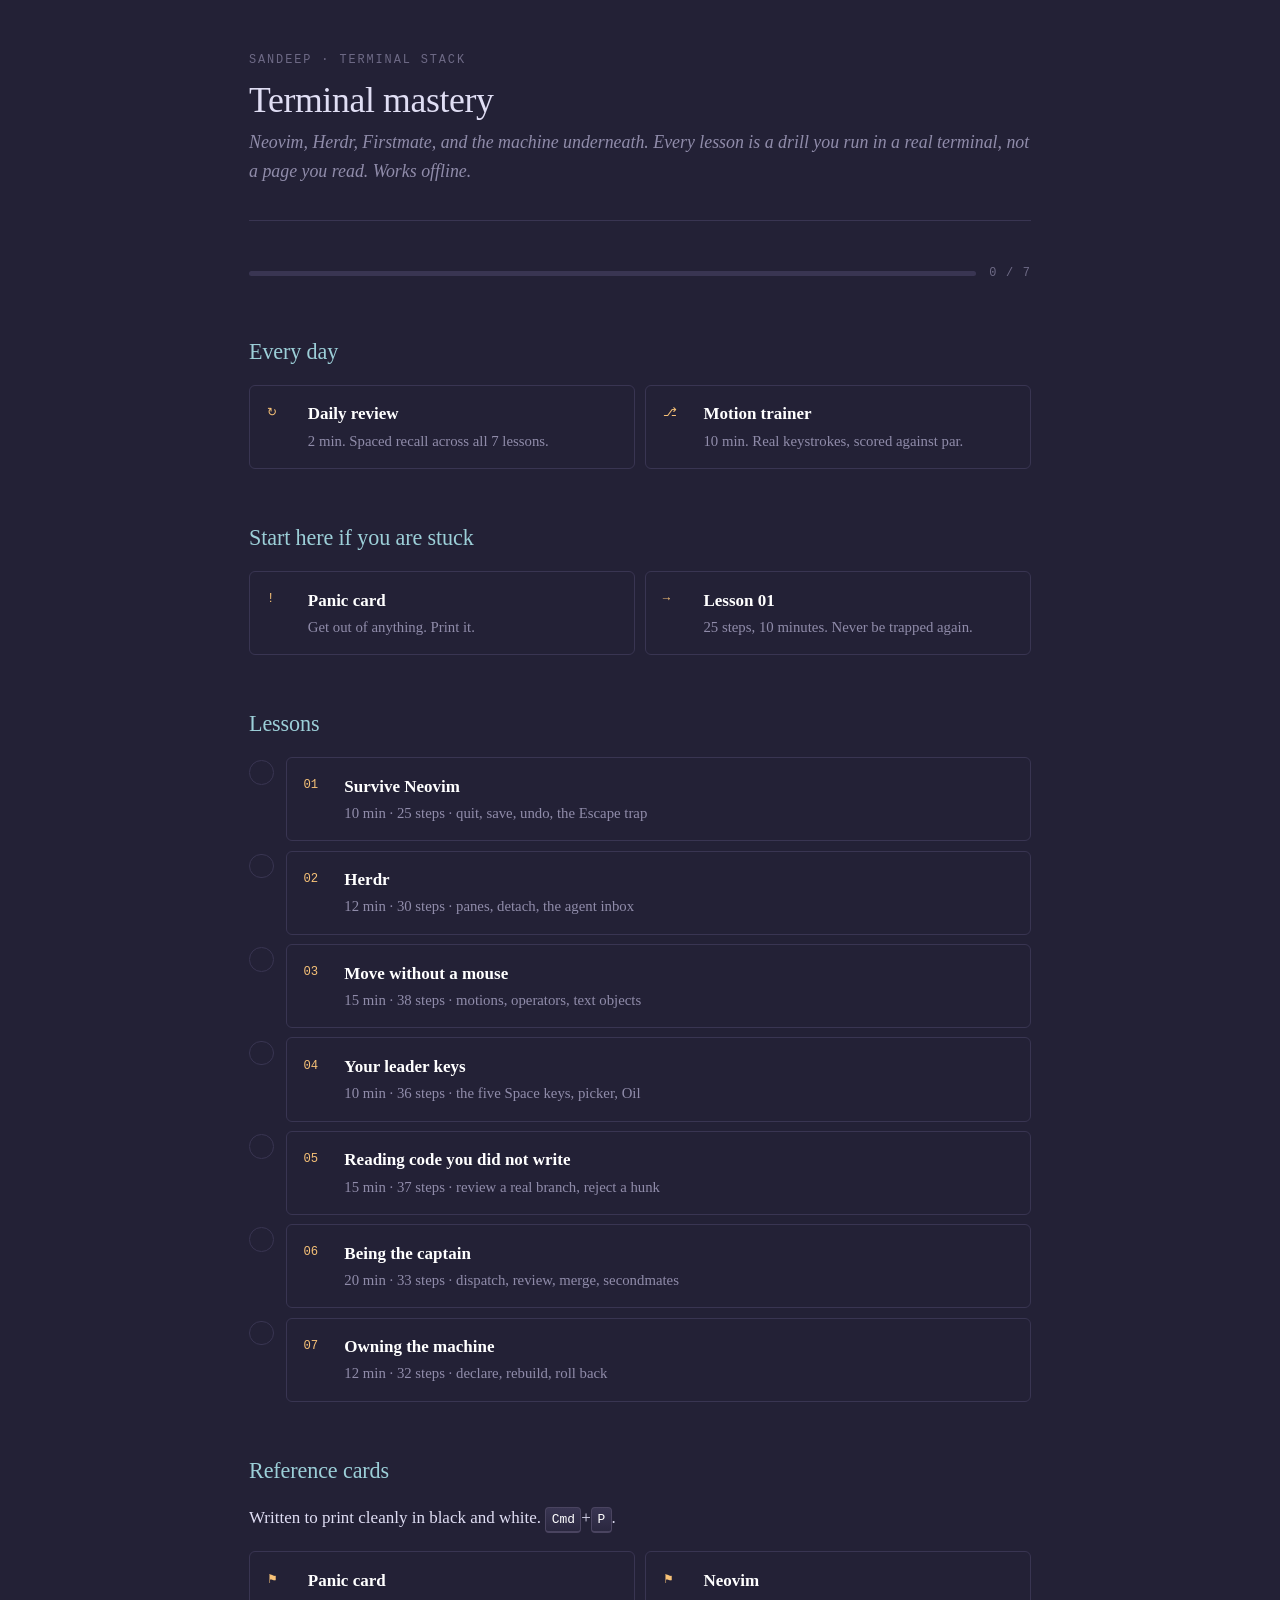
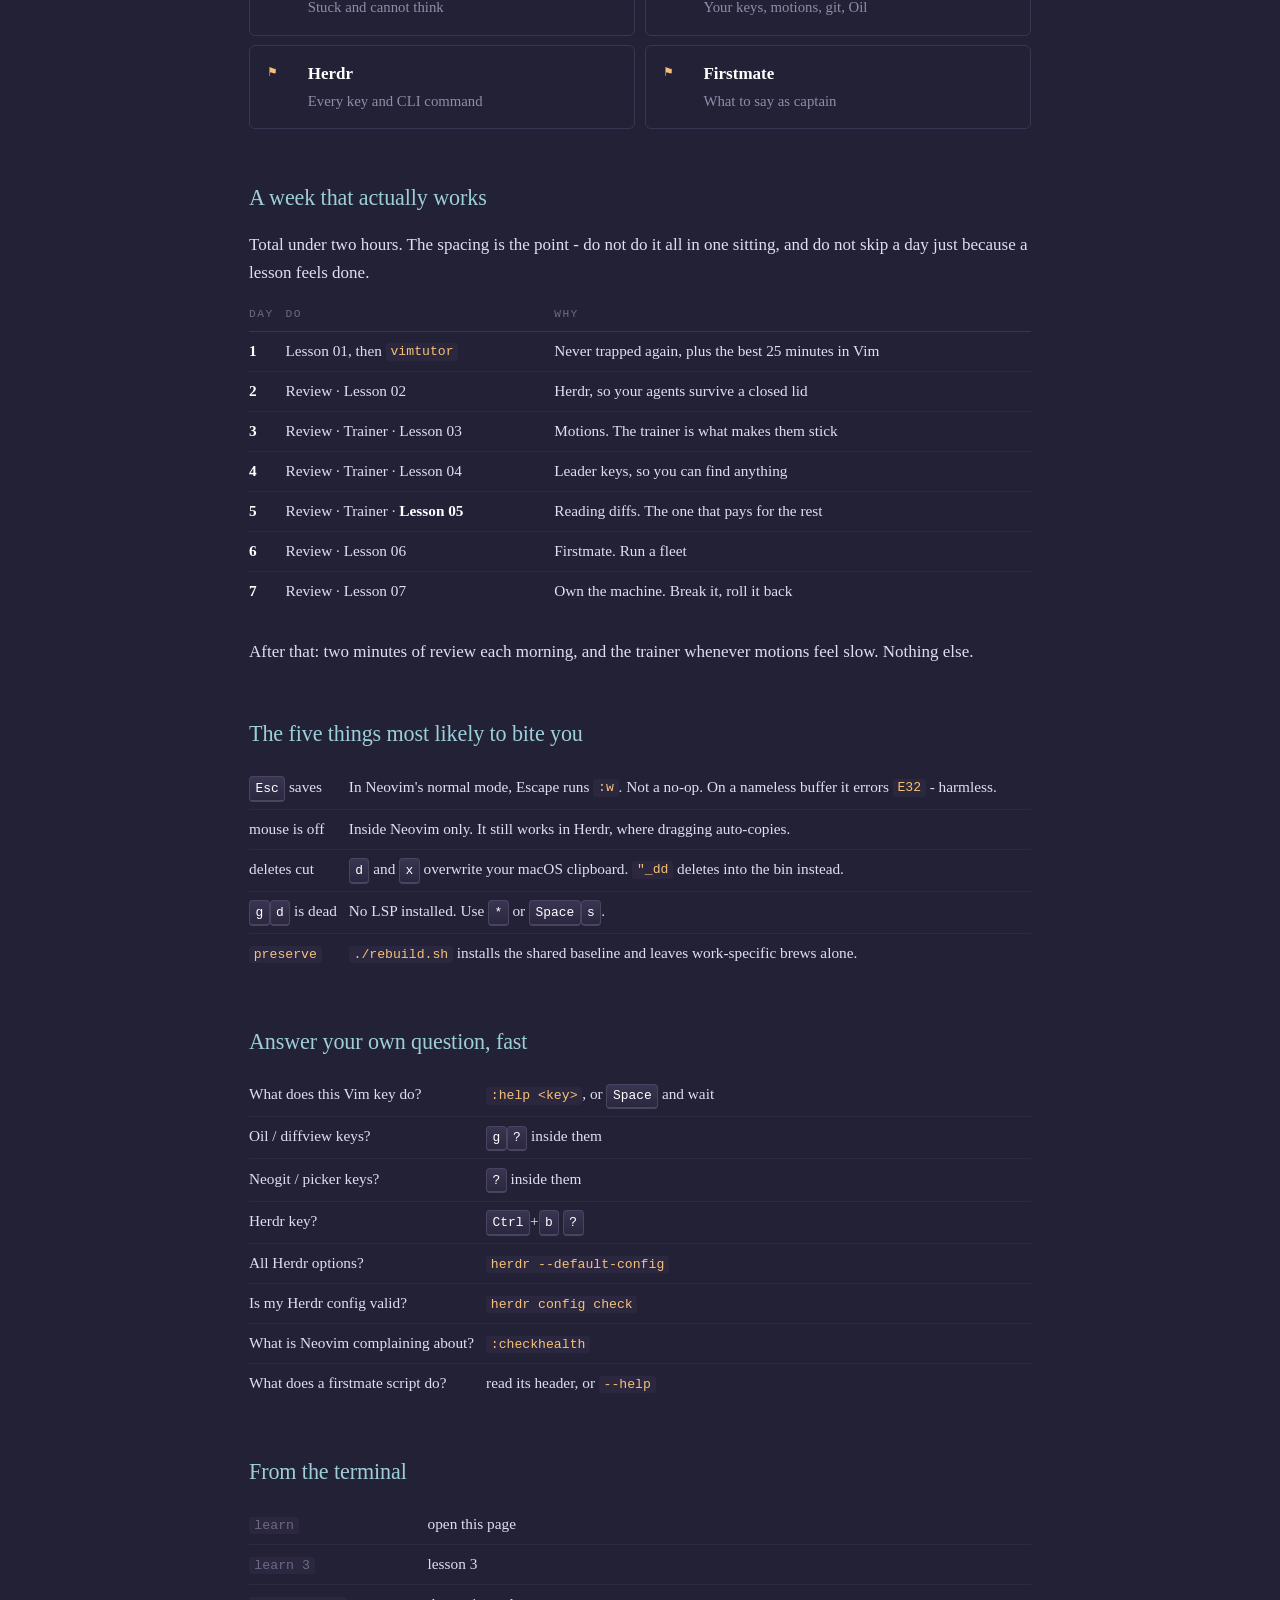
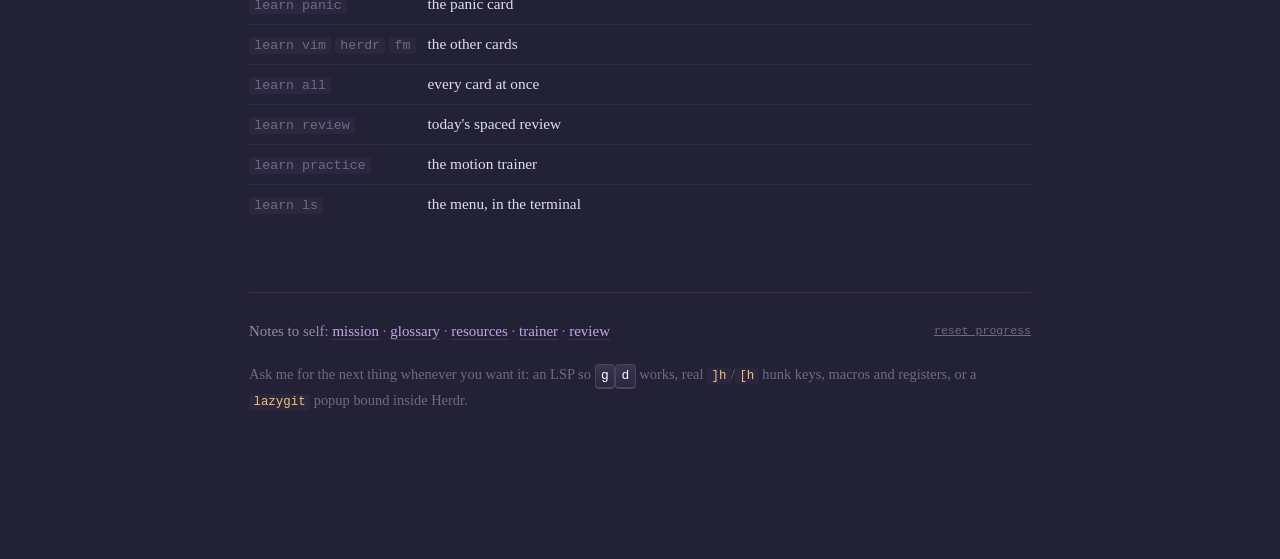
==== terminal-mastery/index.html @ b1d3ebbf "feat: add portable macOS setup" ====
<!DOCTYPE html>
<html lang="en">
<head>
<meta charset="utf-8">
<meta name="viewport" content="width=device-width, initial-scale=1">
<title>Terminal mastery</title>
<link rel="stylesheet" href="assets/course.css">
<style>
  body.hub { --measure: 46rem; }

  .bar {
    display: flex; align-items: center; gap: 0.8rem;
    margin: 0 0 2.4rem;
  }
  .track {
    flex: 1; height: 5px; border-radius: 3px;
    background: var(--overlay); overflow: hidden;
  }
  .fill {
    height: 100%; width: 0%;
    background: linear-gradient(90deg, var(--pine), var(--foam));
    transition: width 0.35s ease;
  }
  .pct {
    font-family: var(--mono); font-size: 0.7rem;
    letter-spacing: 0.1em; color: var(--muted); white-space: nowrap;
  }

  a.card {
    display: flex; align-items: flex-start; gap: 0.9rem;
    border: 1px solid var(--overlay);
    border-radius: 6px;
    padding: 0.85rem 1rem;
    margin-bottom: 0.55rem;
    text-decoration: none; border-bottom: 1px solid var(--overlay);
    transition: border-color 0.12s, background 0.12s, transform 0.08s;
  }
  a.card:hover {
    border-color: var(--subtle);
    background: rgba(42,39,63,0.55);
    transform: translateX(2px);
  }
  a.card .n {
    font-family: var(--mono); font-size: 0.72rem;
    color: var(--gold); padding-top: 0.22rem; min-width: 1.5rem;
  }
  a.card .t { flex: 1; }
  a.card .t b { display: block; color: #fff; font-weight: 600; font-size: 1rem; }
  a.card .t span { display: block; color: var(--subtle); font-size: 0.87rem; margin-top: 0.1rem; }

  .tick {
    background: none; border: 1px solid var(--overlay);
    border-radius: 50%;
    width: 1.45rem; height: 1.45rem; flex: 0 0 auto;
    margin-top: 0.18rem;
    cursor: pointer; color: transparent;
    font-size: 0.78rem; line-height: 1;
    display: flex; align-items: center; justify-content: center;
    transition: all 0.12s;
  }
  .tick:hover { border-color: var(--subtle); color: var(--muted); }
  .tick.on { background: var(--foam); border-color: var(--foam); color: var(--base); }

  .row { display: flex; align-items: flex-start; gap: 0.7rem; margin-bottom: 0.55rem; }
  .row a.card { margin-bottom: 0; flex: 1; }

  .grid { display: grid; grid-template-columns: 1fr 1fr; gap: 0.55rem; margin-bottom: 1.6rem; }
  @media (max-width: 560px) { .grid { grid-template-columns: 1fr; } }
  .grid a.card { margin-bottom: 0; }

  .cmd {
    font-family: var(--mono); font-size: 0.78rem;
    color: var(--muted); background: var(--surface);
    padding: 0.1em 0.4em; border-radius: 3px; white-space: nowrap;
  }
  .reset {
    background: none; border: none; color: var(--muted);
    font-family: var(--mono); font-size: 0.68rem; cursor: pointer;
    text-decoration: underline; padding: 0;
  }
  .reset:hover { color: var(--love); }
</style>
</head>
<body class="hub">
<div class="page">

<p class="kicker">Sandeep &middot; terminal stack</p>
<h1>Terminal mastery</h1>
<p class="standfirst">Neovim, Herdr, Firstmate, and the machine underneath. Every lesson is a
drill you run in a real terminal, not a page you read. Works offline.</p>

<div class="bar">
  <div class="track"><div class="fill" id="fill"></div></div>
  <div class="pct" id="pct">0 / 7</div>
</div>

<h2>Every day</h2>
<div class="grid">
  <a class="card" href="review.html">
    <span class="n">&#8635;</span>
    <span class="t"><b>Daily review</b><span>2 min. Spaced recall across all 7 lessons.</span></span>
  </a>
  <a class="card" href="practice.html">
    <span class="n">&#9095;</span>
    <span class="t"><b>Motion trainer</b><span>10 min. Real keystrokes, scored against par.</span></span>
  </a>
</div>

<h2>Start here if you are stuck</h2>
<div class="grid">
  <a class="card" href="reference/panic-card.html">
    <span class="n">!</span>
    <span class="t"><b>Panic card</b><span>Get out of anything. Print it.</span></span>
  </a>
  <a class="card" href="lessons/0001-survive-neovim.html">
    <span class="n">&rarr;</span>
    <span class="t"><b>Lesson 01</b><span>25 steps, 10 minutes. Never be trapped again.</span></span>
  </a>
</div>

<h2>Lessons</h2>
<div id="lessons"></div>

<h2>Reference cards</h2>
<p>Written to print cleanly in black and white. <kbd>Cmd</kbd>+<kbd>P</kbd>.</p>
<div class="grid">
  <a class="card" href="reference/panic-card.html">
    <span class="n">&#9873;</span>
    <span class="t"><b>Panic card</b><span>Stuck and cannot think</span></span>
  </a>
  <a class="card" href="reference/nvim-cheatsheet.html">
    <span class="n">&#9873;</span>
    <span class="t"><b>Neovim</b><span>Your keys, motions, git, Oil</span></span>
  </a>
  <a class="card" href="reference/herdr-cheatsheet.html">
    <span class="n">&#9873;</span>
    <span class="t"><b>Herdr</b><span>Every key and CLI command</span></span>
  </a>
  <a class="card" href="reference/firstmate-cheatsheet.html">
    <span class="n">&#9873;</span>
    <span class="t"><b>Firstmate</b><span>What to say as captain</span></span>
  </a>
</div>

<h2>A week that actually works</h2>
<p>Total under two hours. The spacing is the point - do not do it all in one sitting, and
do not skip a day just because a lesson feels done.</p>
<table>
  <tr><th>Day</th><th>Do</th><th>Why</th></tr>
  <tr><td><strong>1</strong></td><td>Lesson 01, then <code>vimtutor</code></td><td>Never trapped again, plus the best 25 minutes in Vim</td></tr>
  <tr><td><strong>2</strong></td><td>Review &middot; Lesson 02</td><td>Herdr, so your agents survive a closed lid</td></tr>
  <tr><td><strong>3</strong></td><td>Review &middot; Trainer &middot; Lesson 03</td><td>Motions. The trainer is what makes them stick</td></tr>
  <tr><td><strong>4</strong></td><td>Review &middot; Trainer &middot; Lesson 04</td><td>Leader keys, so you can find anything</td></tr>
  <tr><td><strong>5</strong></td><td>Review &middot; Trainer &middot; <strong>Lesson 05</strong></td><td>Reading diffs. The one that pays for the rest</td></tr>
  <tr><td><strong>6</strong></td><td>Review &middot; Lesson 06</td><td>Firstmate. Run a fleet</td></tr>
  <tr><td><strong>7</strong></td><td>Review &middot; Lesson 07</td><td>Own the machine. Break it, roll it back</td></tr>
</table>
<p>After that: two minutes of review each morning, and the trainer whenever motions feel
slow. Nothing else.</p>

<h2>The five things most likely to bite you</h2>
<table>
  <tr><td><kbd>Esc</kbd> saves</td><td>In Neovim's normal mode, Escape runs <code>:w</code>. Not a no-op. On a nameless buffer it errors <code>E32</code> - harmless.</td></tr>
  <tr><td>mouse is off</td><td>Inside Neovim only. It still works in Herdr, where dragging auto-copies.</td></tr>
  <tr><td>deletes cut</td><td><kbd>d</kbd> and <kbd>x</kbd> overwrite your macOS clipboard. <code>"_dd</code> deletes into the bin instead.</td></tr>
  <tr><td><kbd>g</kbd><kbd>d</kbd> is dead</td><td>No LSP installed. Use <kbd>*</kbd> or <kbd>Space</kbd><kbd>s</kbd>.</td></tr>
  <tr><td><code>preserve</code></td><td><code>./rebuild.sh</code> installs the shared baseline and leaves work-specific brews alone.</td></tr>
</table>

<h2>Answer your own question, fast</h2>
<table>
  <tr><td>What does this Vim key do?</td><td><code>:help &lt;key&gt;</code>, or <kbd>Space</kbd> and wait</td></tr>
  <tr><td>Oil / diffview keys?</td><td><kbd>g</kbd><kbd>?</kbd> inside them</td></tr>
  <tr><td>Neogit / picker keys?</td><td><kbd>?</kbd> inside them</td></tr>
  <tr><td>Herdr key?</td><td><kbd>Ctrl</kbd>+<kbd>b</kbd> <kbd>?</kbd></td></tr>
  <tr><td>All Herdr options?</td><td><code>herdr --default-config</code></td></tr>
  <tr><td>Is my Herdr config valid?</td><td><code>herdr config check</code></td></tr>
  <tr><td>What is Neovim complaining about?</td><td><code>:checkhealth</code></td></tr>
  <tr><td>What does a firstmate script do?</td><td>read its header, or <code>--help</code></td></tr>
</table>

<h2>From the terminal</h2>
<table>
  <tr><td><span class="cmd">learn</span></td><td>open this page</td></tr>
  <tr><td><span class="cmd">learn 3</span></td><td>lesson 3</td></tr>
  <tr><td><span class="cmd">learn panic</span></td><td>the panic card</td></tr>
  <tr><td><span class="cmd">learn vim</span> <span class="cmd">herdr</span> <span class="cmd">fm</span></td><td>the other cards</td></tr>
  <tr><td><span class="cmd">learn all</span></td><td>every card at once</td></tr>
  <tr><td><span class="cmd">learn review</span></td><td>today's spaced review</td></tr>
  <tr><td><span class="cmd">learn practice</span></td><td>the motion trainer</td></tr>
  <tr><td><span class="cmd">learn ls</span></td><td>the menu, in the terminal</td></tr>
</table>

<div class="footer">
  <div class="nav">
    <span>Notes to self: <a href="MISSION.md">mission</a> &middot;
      <a href="GLOSSARY.md">glossary</a> &middot;
      <a href="RESOURCES.md">resources</a> &middot; <a href="practice.html">trainer</a> &middot; <a href="review.html">review</a></span>
    <button class="reset" id="reset">reset progress</button>
  </div>
  <p class="source">Ask me for the next thing whenever you want it: an LSP so
  <kbd>g</kbd><kbd>d</kbd> works, real <code>]h</code>/<code>[h</code> hunk keys, macros and
  registers, or a <code>lazygit</code> popup bound inside Herdr.</p>
</div>

</div>

<script>
const LESSONS = [
  ['0001-survive-neovim',      'Survive Neovim',                 '10 min &middot; 25 steps &middot; quit, save, undo, the Escape trap'],
  ['0002-herdr-your-terminal', 'Herdr',                          '12 min &middot; 30 steps &middot; panes, detach, the agent inbox'],
  ['0003-move-without-a-mouse','Move without a mouse',           '15 min &middot; 38 steps &middot; motions, operators, text objects'],
  ['0004-your-leader-keys',    'Your leader keys',               '10 min &middot; 36 steps &middot; the five Space keys, picker, Oil'],
  ['0005-reading-ai-code',     'Reading code you did not write', '15 min &middot; 37 steps &middot; review a real branch, reject a hunk'],
  ['0006-firstmate-captain',   'Being the captain',              '20 min &middot; 33 steps &middot; dispatch, review, merge, secondmates'],
  ['0007-owning-the-machine',  'Owning the machine',             '12 min &middot; 32 steps &middot; declare, rebuild, roll back']
];

const KEY = 'learn-terminal-progress';
const load = () => { try { return JSON.parse(localStorage.getItem(KEY)) || {}; } catch (e) { return {}; } };
const save = (s) => localStorage.setItem(KEY, JSON.stringify(s));

function paint() {
  const state = load();
  const done = LESSONS.filter(l => state[l[0]]).length;
  document.getElementById('fill').style.width = (done / LESSONS.length * 100) + '%';
  document.getElementById('pct').textContent = done + ' / ' + LESSONS.length;
  document.querySelectorAll('.tick').forEach(b => {
    const on = !!state[b.dataset.slug];
    b.classList.toggle('on', on);
    b.textContent = on ? '✓' : '✓';
    b.title = on ? 'Done. Click to unmark.' : 'Mark as done';
  });
}

const mount = document.getElementById('lessons');
LESSONS.forEach((l, i) => {
  const [slug, title, blurb] = l;
  const row = document.createElement('div');
  row.className = 'row';

  const tick = document.createElement('button');
  tick.className = 'tick';
  tick.dataset.slug = slug;
  tick.addEventListener('click', () => {
    const s = load();
    if (s[slug]) delete s[slug]; else s[slug] = true;
    save(s); paint();
  });

  const a = document.createElement('a');
  a.className = 'card';
  a.href = 'lessons/' + slug + '.html';
  a.innerHTML = '<span class="n">' + String(i + 1).padStart(2, '0') + '</span>' +
                '<span class="t"><b></b><span></span></span>';
  a.querySelector('b').textContent = title;
  a.querySelector('.t span').innerHTML = blurb;

  row.appendChild(tick);
  row.appendChild(a);
  mount.appendChild(row);
});

document.getElementById('reset').addEventListener('click', () => {
  localStorage.removeItem(KEY); paint();
});

paint();
</script>
</body>
</html>
---- terminal-mastery/assets/course.css ----
/* course.css - shared stylesheet for the terminal-mastery workspace.
   Self-contained: no webfonts, no CDN, works fully offline.
   Palette borrowed from Rose Pine Moon, to match nvim + wezterm. */

:root {
  --base:   #232136;
  --surface:#2a273f;
  --overlay:#393552;
  --muted:  #6e6a86;
  --subtle: #908caa;
  --text:   #e0def4;
  --love:   #eb6f92;
  --gold:   #f6c177;
  --rose:   #ea9a97;
  --pine:   #3e8fb0;
  --foam:   #9ccfd8;
  --iris:   #c4a7e7;

  --serif: "Iowan Old Style", "Palatino Linotype", Palatino, "Book Antiqua", Georgia, serif;
  --mono: "Hack Nerd Font", "SF Mono", Menlo, Consolas, monospace;
  --measure: 38rem;
}

* { box-sizing: border-box; }

html { font-size: 17px; }

body {
  margin: 0;
  padding: 3rem 1.5rem 8rem;
  background: var(--base);
  color: var(--text);
  font-family: var(--serif);
  line-height: 1.62;
  -webkit-font-smoothing: antialiased;
}

.page { max-width: var(--measure); margin: 0 auto; }

/* ---- masthead ---- */

.kicker {
  font-family: var(--mono);
  font-size: 0.7rem;
  letter-spacing: 0.16em;
  text-transform: uppercase;
  color: var(--muted);
  margin: 0 0 0.6rem;
}

h1 {
  font-size: 2.1rem;
  line-height: 1.15;
  font-weight: 400;
  margin: 0 0 0.4rem;
  letter-spacing: -0.01em;
}

.standfirst {
  color: var(--subtle);
  font-size: 1.05rem;
  font-style: italic;
  margin: 0 0 2.5rem;
  padding-bottom: 2rem;
  border-bottom: 1px solid var(--overlay);
}

h2 {
  font-size: 1.3rem;
  font-weight: 400;
  margin: 3rem 0 0.9rem;
  color: var(--foam);
  letter-spacing: -0.005em;
}

h3 {
  font-size: 1.02rem;
  font-weight: 600;
  margin: 2rem 0 0.6rem;
  color: var(--rose);
}

p { margin: 0 0 1.1rem; }

a { color: var(--iris); text-decoration: none; border-bottom: 1px solid var(--overlay); }
a:hover { border-bottom-color: var(--iris); }

strong { color: #fff; font-weight: 600; }
em { color: var(--subtle); }

/* ---- code + keys ---- */

code {
  font-family: var(--mono);
  font-size: 0.86em;
  background: var(--surface);
  color: var(--gold);
  padding: 0.1em 0.36em;
  border-radius: 3px;
}

pre {
  font-family: var(--mono);
  font-size: 0.8rem;
  line-height: 1.6;
  background: var(--surface);
  border-left: 2px solid var(--pine);
  padding: 0.95rem 1.1rem;
  overflow-x: auto;
  border-radius: 0 4px 4px 0;
  margin: 0 0 1.4rem;
}
pre code { background: none; padding: 0; color: var(--text); font-size: inherit; }
pre .c { color: var(--muted); font-style: italic; }
pre .k { color: var(--iris); }
pre .s { color: var(--gold); }

kbd {
  font-family: var(--mono);
  font-size: 0.76rem;
  background: linear-gradient(180deg, var(--overlay), var(--surface));
  border: 1px solid #4a4460;
  border-bottom-width: 2px;
  border-radius: 4px;
  padding: 0.12em 0.42em;
  color: #fff;
  white-space: nowrap;
  display: inline-block;
  line-height: 1.5;
}

/* ---- tables ---- */

table {
  width: 100%;
  border-collapse: collapse;
  margin: 0 0 1.6rem;
  font-size: 0.9rem;
}
th {
  text-align: left;
  font-family: var(--mono);
  font-size: 0.66rem;
  letter-spacing: 0.13em;
  text-transform: uppercase;
  color: var(--muted);
  font-weight: 500;
  padding: 0 0.7rem 0.45rem 0;
  border-bottom: 1px solid var(--overlay);
}
td {
  padding: 0.42rem 0.7rem 0.42rem 0;
  border-bottom: 1px solid rgba(57, 53, 82, 0.5);
  vertical-align: top;
}
td:first-child { white-space: nowrap; width: 1%; }
th:first-child { white-space: nowrap; }
tr:last-child td { border-bottom: none; }

/* ---- callouts ---- */

.note, .warn, .win {
  padding: 0.9rem 1.1rem;
  margin: 0 0 1.5rem;
  border-radius: 4px;
  font-size: 0.94rem;
}
.note { background: rgba(62,143,176,0.11); border-left: 2px solid var(--pine); }
.warn { background: rgba(235,111,146,0.11); border-left: 2px solid var(--love); }
.win  { background: rgba(246,193,119,0.10); border-left: 2px solid var(--gold); }
.note p:last-child, .warn p:last-child, .win p:last-child { margin-bottom: 0; }

.label {
  font-family: var(--mono);
  font-size: 0.63rem;
  letter-spacing: 0.15em;
  text-transform: uppercase;
  display: block;
  margin-bottom: 0.35rem;
}
.note .label { color: var(--foam); }
.warn .label { color: var(--love); }
.win  .label { color: var(--gold); }

/* ---- steps ---- */

ol.steps { counter-reset: s; list-style: none; padding: 0; margin: 0 0 1.6rem; }
ol.steps > li {
  counter-increment: s;
  position: relative;
  padding-left: 2.4rem;
  margin-bottom: 1rem;
}
ol.steps > li::before {
  content: counter(s);
  position: absolute; left: 0; top: 0.08em;
  width: 1.6rem; height: 1.6rem;
  border: 1px solid var(--overlay);
  border-radius: 50%;
  font-family: var(--mono); font-size: 0.72rem;
  display: flex; align-items: center; justify-content: center;
  color: var(--gold);
}

ul { padding-left: 1.15rem; margin: 0 0 1.2rem; }
li { margin-bottom: 0.35rem; }

/* ---- quiz widget (see quiz.js) ---- */

.quiz {
  border: 1px solid var(--overlay);
  border-radius: 5px;
  padding: 1.2rem 1.3rem;
  margin: 0 0 1.4rem;
  background: rgba(42,39,63,0.4);
}
.quiz .q { font-weight: 600; margin: 0 0 0.9rem; color: #fff; }
.quiz .opts { display: flex; flex-direction: column; gap: 0.4rem; }
.quiz button {
  font-family: var(--mono);
  font-size: 0.84rem;
  text-align: left;
  background: var(--surface);
  color: var(--text);
  border: 1px solid var(--overlay);
  border-radius: 4px;
  padding: 0.5rem 0.75rem;
  cursor: pointer;
  transition: border-color 0.12s, background 0.12s;
}
.quiz button:hover:not([disabled]) { border-color: var(--subtle); }
.quiz button.right { border-color: var(--foam); background: rgba(156,207,216,0.14); color: #fff; }
.quiz button.wrong { border-color: var(--love); background: rgba(235,111,146,0.13); opacity: 0.75; }
.quiz button[disabled] { cursor: default; }
.quiz .why {
  margin-top: 0.85rem;
  font-size: 0.9rem;
  color: var(--subtle);
  border-top: 1px solid var(--overlay);
  padding-top: 0.75rem;
  display: none;
}
.quiz .why.show { display: block; }
.score {
  font-family: var(--mono);
  font-size: 0.72rem;
  letter-spacing: 0.1em;
  text-transform: uppercase;
  color: var(--muted);
  text-align: right;
  margin: -0.6rem 0 2rem;
}

/* ---- footer nav ---- */

.footer {
  margin-top: 4rem;
  padding-top: 1.5rem;
  border-top: 1px solid var(--overlay);
  font-size: 0.88rem;
  color: var(--subtle);
}
.footer .nav { display: flex; justify-content: space-between; gap: 1rem; flex-wrap: wrap; margin-bottom: 1.2rem; }
.source { font-size: 0.85rem; color: var(--muted); }
.source strong { color: var(--subtle); }

/* ---- reference-card mode ---- */

body.card { --measure: 52rem; padding-top: 2rem; }
body.card h2 { margin-top: 2rem; font-size: 1.05rem; border-bottom: 1px solid var(--overlay); padding-bottom: 0.3rem; }
body.card .cols { columns: 2; column-gap: 2.2rem; }
body.card .cols > section { break-inside: avoid; display: inline-block; width: 100%; }
body.card table { font-size: 0.8rem; }
body.card td, body.card th { padding-top: 0.22rem; padding-bottom: 0.22rem; }

@media (max-width: 640px) {
  body.card .cols { columns: 1; }
  html { font-size: 16px; }
}

/* ---- print ---- */

@media print {
  :root { --text: #111; --subtle: #444; --muted: #666; }
  body { background: #fff; color: #111; padding: 0.5in; font-size: 10pt; }
  h1 { font-size: 18pt; } h2 { color: #000; font-size: 12pt; } h3 { color: #000; }
  code { background: #f2f2f2; color: #111; }
  pre { background: #f7f7f7; border-left-color: #999; color: #111; }
  pre code { color: #111; }
  kbd { background: #fff; border: 1px solid #666; color: #000; }
  .quiz, .footer, .score { display: none; }
  a { color: #111; border: none; }
  .note, .warn, .win { border: 1px solid #999; background: #fafafa; color: #111; }
  th { color: #333; }
}

/* ---- drill component (see drill.js) ---- */

.dbar { display: flex; align-items: center; gap: 0.75rem; margin: 0 0 1.8rem; }
.dtrack { flex: 1; height: 4px; border-radius: 3px; background: var(--overlay); overflow: hidden; }
.dfill {
  height: 100%; width: 0%;
  background: linear-gradient(90deg, var(--pine), var(--foam));
  transition: width 0.3s ease;
}
.dbar.complete .dfill { background: linear-gradient(90deg, var(--gold), var(--rose)); }
.dpct {
  font-family: var(--mono); font-size: 0.68rem;
  letter-spacing: 0.1em; color: var(--muted); white-space: nowrap;
}

h3.dsection {
  font-family: var(--mono);
  font-size: 0.68rem; letter-spacing: 0.15em; text-transform: uppercase;
  color: var(--muted); font-weight: 500;
  margin: 2.2rem 0 0.9rem; padding-bottom: 0.4rem;
  border-bottom: 1px solid var(--overlay);
}
h3.dsection:first-child { margin-top: 0; }

.dstep { display: flex; gap: 0.8rem; margin-bottom: 0.5rem; align-items: flex-start; }

.dbox {
  flex: 0 0 auto; margin-top: 0.5rem;
  width: 1.35rem; height: 1.35rem; border-radius: 50%;
  background: none; border: 1px solid var(--overlay);
  color: transparent; font-size: 0.72rem; line-height: 1; cursor: pointer;
  display: flex; align-items: center; justify-content: center;
  transition: all 0.12s;
}
.dbox:hover { border-color: var(--subtle); color: var(--muted); }
.dstep.on .dbox { background: var(--foam); border-color: var(--foam); color: var(--base); }
.dstep.on .dbody { opacity: 0.42; }

.dbody { flex: 1; min-width: 0; transition: opacity 0.15s; }

.dact {
  display: flex; align-items: center; gap: 0.6rem;
  padding: 0.45rem 0.7rem;
  background: var(--surface); border-left: 2px solid var(--pine);
  border-radius: 0 4px 4px 0; cursor: pointer;
}
.dact:hover { background: #302c47; }
.dstep.on .dact { border-left-color: var(--foam); }

code.dkey, code.dcmd {
  background: none; padding: 0; flex: 1;
  font-size: 0.88rem; word-break: break-word;
}
code.dkey { color: #fff; font-weight: 600; }
code.dcmd { color: var(--gold); }
code.dcmd::before { content: '$ '; color: var(--muted); }

.dcopy {
  flex: 0 0 auto;
  font-family: var(--mono); font-size: 0.62rem;
  letter-spacing: 0.08em; text-transform: uppercase;
  background: none; border: 1px solid var(--overlay); border-radius: 3px;
  color: var(--muted); padding: 0.15rem 0.4rem; cursor: pointer;
}
.dcopy:hover { border-color: var(--foam); color: var(--foam); }

.dsee  { font-size: 0.9rem; color: var(--subtle); margin: 0.35rem 0 0 0.7rem; }
.dnote { font-size: 0.84rem; color: var(--muted); margin: 0.25rem 0 0 0.7rem; font-style: italic; }
.dwarn {
  font-size: 0.86rem; color: var(--rose);
  margin: 0.35rem 0 0 0.7rem; padding-left: 0.65rem;
  border-left: 2px solid var(--love);
}

.dreset {
  display: block; margin: 1.6rem 0 0 auto;
  background: none; border: none; color: var(--muted);
  font-family: var(--mono); font-size: 0.65rem;
  text-decoration: underline; cursor: pointer; padding: 0;
}
.dreset:hover { color: var(--love); }

.tldr {
  border: 1px solid var(--overlay); border-radius: 5px;
  padding: 0.9rem 1.1rem; margin: 0 0 2rem;
  background: rgba(42,39,63,0.45);
}
.tldr .label { color: var(--gold); }
.tldr table { margin: 0; font-size: 0.87rem; }
.tldr tr:last-child td { border-bottom: none; }
.tldr td { padding-top: 0.28rem; padding-bottom: 0.28rem; }

@media print {
  .dbar, .dcopy, .dreset, .dbox { display: none; }
  .dact { background: #f7f7f7; border-left-color: #999; }
  code.dkey { color: #000; } code.dcmd { color: #111; }
  .dwarn { color: #111; border-left-color: #666; }
}

/* ---- vim practice trainer (see vim-practice.js) ---- */

.vp {
  border: 1px solid var(--overlay); border-radius: 6px;
  background: rgba(35,33,54,0.85);
  margin: 0 0 1.6rem; overflow: hidden;
  transition: border-color 0.15s;
}
.vp.focused { border-color: var(--pine); }

.vphead {
  display: flex; justify-content: space-between; align-items: baseline; gap: 1rem;
  padding: 0.7rem 1rem; border-bottom: 1px solid var(--overlay);
  background: rgba(42,39,63,0.6);
}
.vptask { font-size: 0.95rem; color: #fff; }
.vptask code { font-size: 0.85em; }
.vpstat {
  font-family: var(--mono); font-size: 0.66rem; letter-spacing: 0.08em;
  color: var(--muted); white-space: nowrap;
}

.vpbuf {
  font-family: var(--mono); font-size: 0.82rem; line-height: 1.7;
  margin: 0; padding: 0.9rem 1rem; background: none; border: none;
  border-radius: 0; outline: none; white-space: pre; overflow-x: auto;
  color: var(--text); min-height: 3rem;
}
.vpbuf:focus { background: rgba(62,143,176,0.06); }
.vpbuf.static { cursor: default; }
.vpnum { color: var(--muted); user-select: none; }

.vpcur { background: var(--foam); color: var(--base); border-radius: 1px; }
.vptgt { background: var(--love); color: #fff; border-radius: 1px; }
.vpcur.vphit { background: var(--gold); color: var(--base); }

.vpfoot {
  display: flex; justify-content: space-between; align-items: center; gap: 1rem;
  padding: 0.55rem 1rem; border-top: 1px solid var(--overlay); min-height: 2.2rem;
}
.vpkeys {
  font-family: var(--mono); font-size: 0.8rem; color: var(--gold);
  min-width: 3rem; letter-spacing: 0.05em;
}
.vpmsg { font-size: 0.85rem; color: var(--subtle); text-align: right; }
.vpmsg.good { color: var(--foam); }
.vpmsg.ok   { color: var(--gold); }
.vpmsg.meh  { color: var(--rose); }

.vphint {
  padding: 0 1rem 0.7rem; font-size: 0.78rem; color: var(--muted);
  font-family: var(--mono);
}
.vphint:empty { display: none; }

.vpdone {
  padding: 1.4rem 1rem; text-align: center; font-size: 0.95rem; color: var(--subtle);
}
.vpdone strong { color: var(--gold); }
.vpagain, .vpgo {
  margin-top: 0.9rem; font-family: var(--mono); font-size: 0.72rem;
  background: none; border: 1px solid var(--overlay); border-radius: 4px;
  color: var(--foam); padding: 0.4rem 0.9rem; cursor: pointer;
}
.vpagain:hover, .vpgo:hover { border-color: var(--foam); }

.vprow { display: flex; gap: 0.5rem; padding: 0.8rem 1rem 1rem; }
.vpin {
  flex: 1; font-family: var(--mono); font-size: 0.9rem;
  background: var(--surface); border: 1px solid var(--overlay); border-radius: 4px;
  color: #fff; padding: 0.45rem 0.7rem; outline: none;
}
.vpin:focus { border-color: var(--pine); }
.vp.compose .vpgo { margin-top: 0; }
.vp.compose .vpmsg { text-align: left; padding: 0 1rem 1rem; }

@media print { .vp { display: none; } }

/* ---- spaced review (see review.js) ---- */

.rvhead {
  display: flex; align-items: center; gap: 1rem;
  margin: 0 0 1.6rem; padding-bottom: 0.9rem;
  border-bottom: 1px solid var(--overlay);
}
.rvcount {
  font-family: var(--mono); font-size: 0.72rem; letter-spacing: 0.1em;
  text-transform: uppercase; color: var(--gold); white-space: nowrap;
}
.rvmeta {
  font-family: var(--mono); font-size: 0.66rem; letter-spacing: 0.08em;
  color: var(--muted); white-space: nowrap;
}
.rvbars { flex: 1; display: flex; height: 6px; border-radius: 3px; overflow: hidden; gap: 1px; }
.rvbars i { display: block; min-width: 0; }
.rvbars .b0 { background: var(--overlay); }
.rvbars .b1 { background: var(--love); }
.rvbars .b2 { background: var(--rose); }
.rvbars .b3 { background: var(--gold); }
.rvbars .b4 { background: var(--pine); }
.rvbars .b5 { background: var(--foam); }
.rvbars .b6 { background: #d7f3f7; }

.rvcard {
  border: 1px solid var(--overlay); border-radius: 6px;
  padding: 1.3rem 1.4rem; background: rgba(42,39,63,0.4);
}
.rvtag {
  font-family: var(--mono); font-size: 0.64rem; letter-spacing: 0.1em;
  text-transform: uppercase; color: var(--muted); margin-bottom: 0.9rem;
}
.rvtag a { color: var(--muted); border-bottom-color: transparent; }
.rvtag a:hover { color: var(--subtle); }
.rvq { font-size: 1.02rem; font-weight: 600; color: #fff; margin: 0 0 1.1rem; }
.rvopts { display: flex; flex-direction: column; gap: 0.45rem; }
.rvopts button {
  font-family: var(--mono); font-size: 0.84rem; text-align: left;
  background: var(--surface); color: var(--text);
  border: 1px solid var(--overlay); border-radius: 4px;
  padding: 0.55rem 0.8rem; cursor: pointer;
  transition: border-color 0.12s, background 0.12s;
}
.rvopts button:hover:not([disabled]) { border-color: var(--subtle); }
.rvopts button.right { border-color: var(--foam); background: rgba(156,207,216,0.14); color: #fff; }
.rvopts button.wrong { border-color: var(--love); background: rgba(235,111,146,0.13); opacity: 0.75; }

.rvwhy {
  display: none; margin-top: 1rem; padding-top: 0.9rem;
  border-top: 1px solid var(--overlay);
  font-size: 0.9rem; color: var(--subtle);
}
.rvwhy.show { display: block; }
.rvverdict {
  display: block; font-family: var(--mono); font-size: 0.66rem;
  letter-spacing: 0.1em; text-transform: uppercase; margin-bottom: 0.5rem;
}
.rvverdict.good { color: var(--foam); }
.rvverdict.bad  { color: var(--love); }

.rvnext, .rvall {
  display: block; margin-top: 1rem;
  font-family: var(--mono); font-size: 0.72rem;
  background: none; border: 1px solid var(--overlay); border-radius: 4px;
  color: var(--foam); padding: 0.42rem 1rem; cursor: pointer;
}
.rvnext:hover, .rvall:hover { border-color: var(--foam); }
.rvall { margin: 1.2rem auto 0; }

.rvdone {
  padding: 2rem 1rem; text-align: center;
  font-size: 0.98rem; color: var(--subtle); line-height: 1.8;
}
.rvdone strong { color: var(--gold); }

@media print { .rvhead, .rvcard, .rvdone { display: none; } }
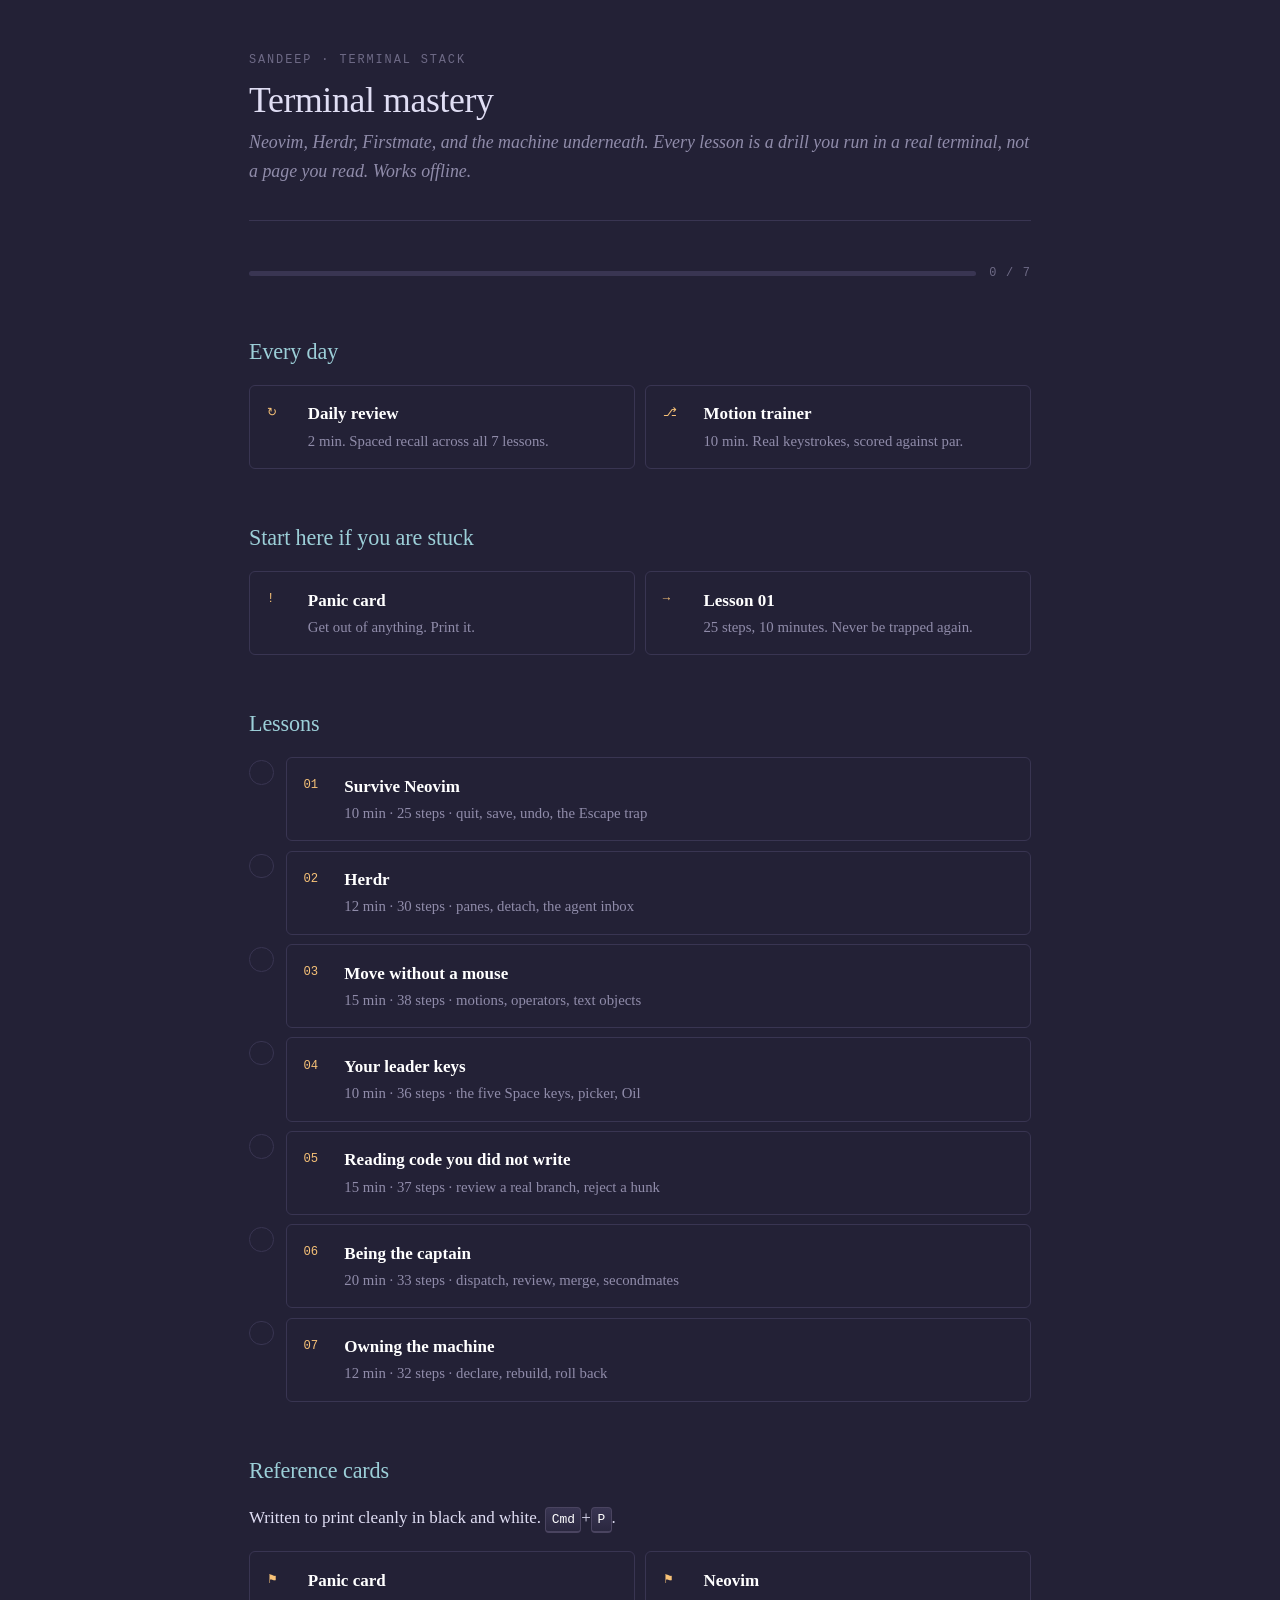
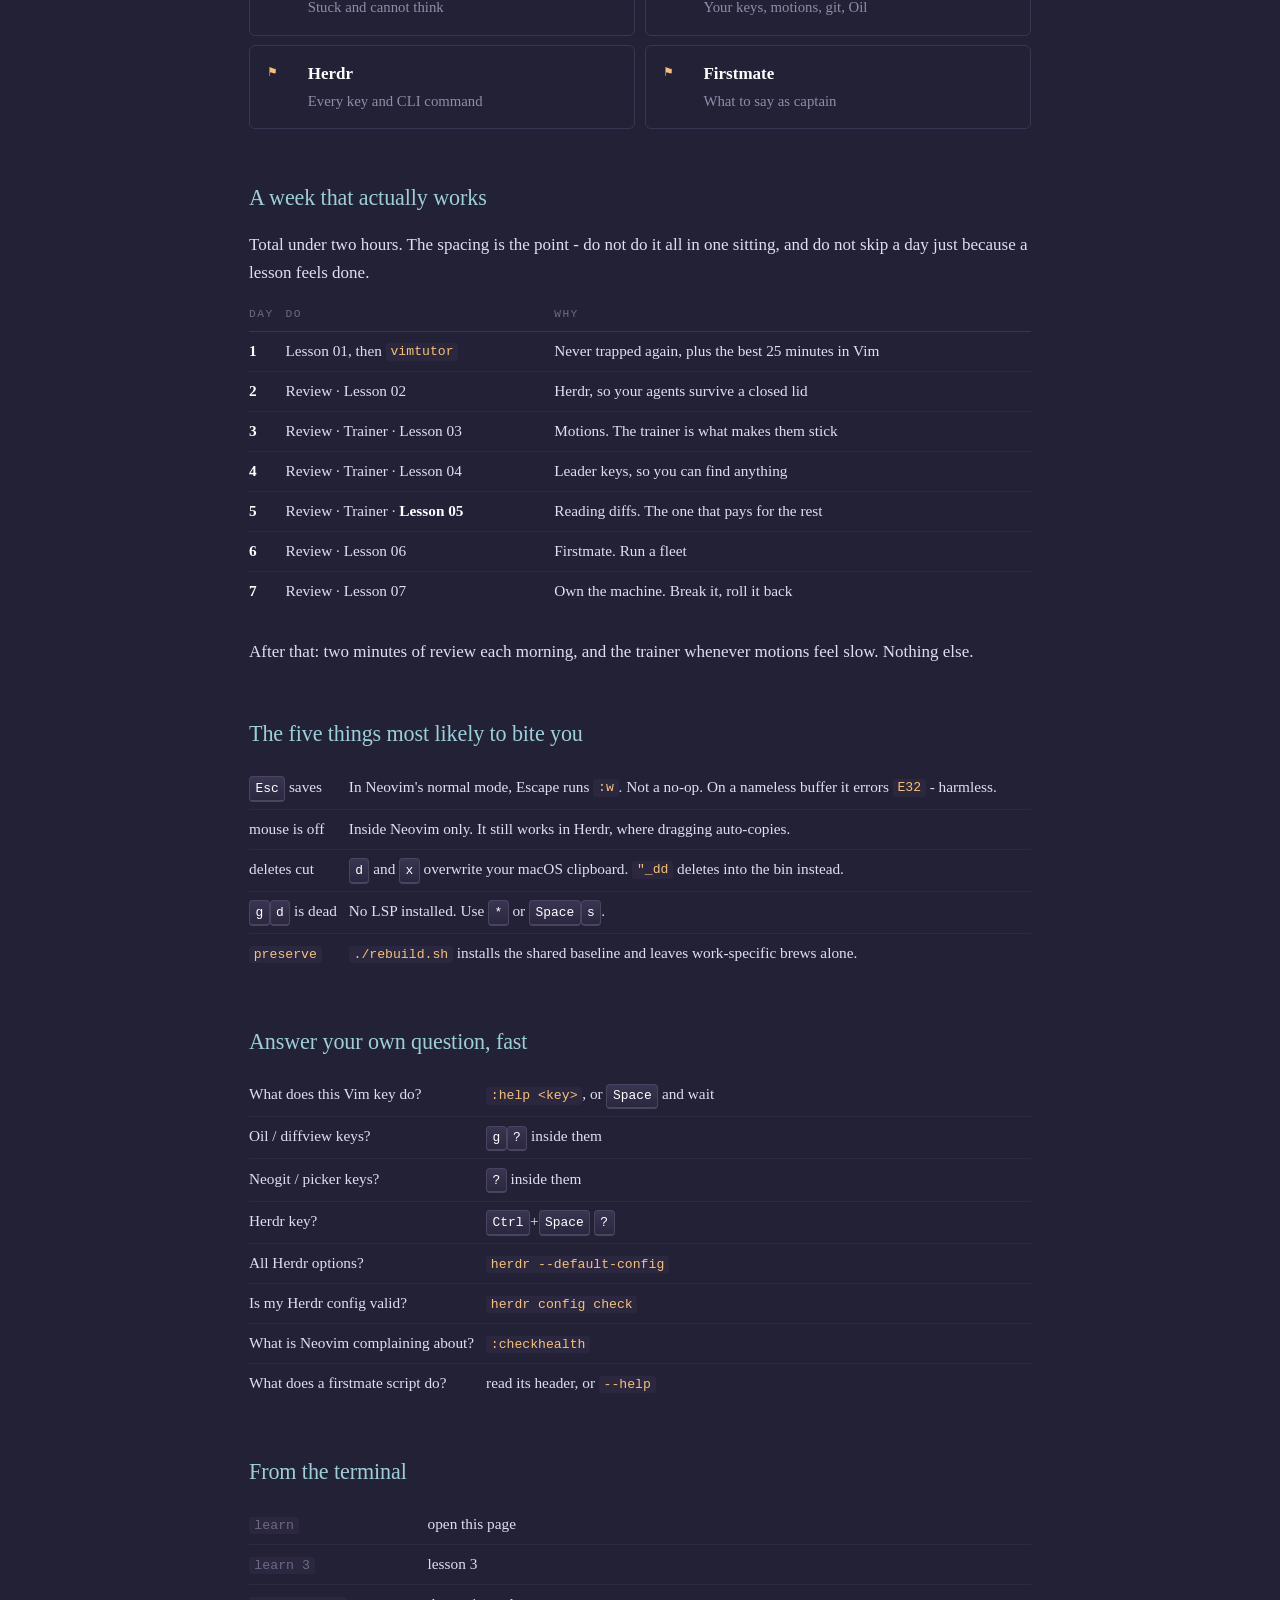
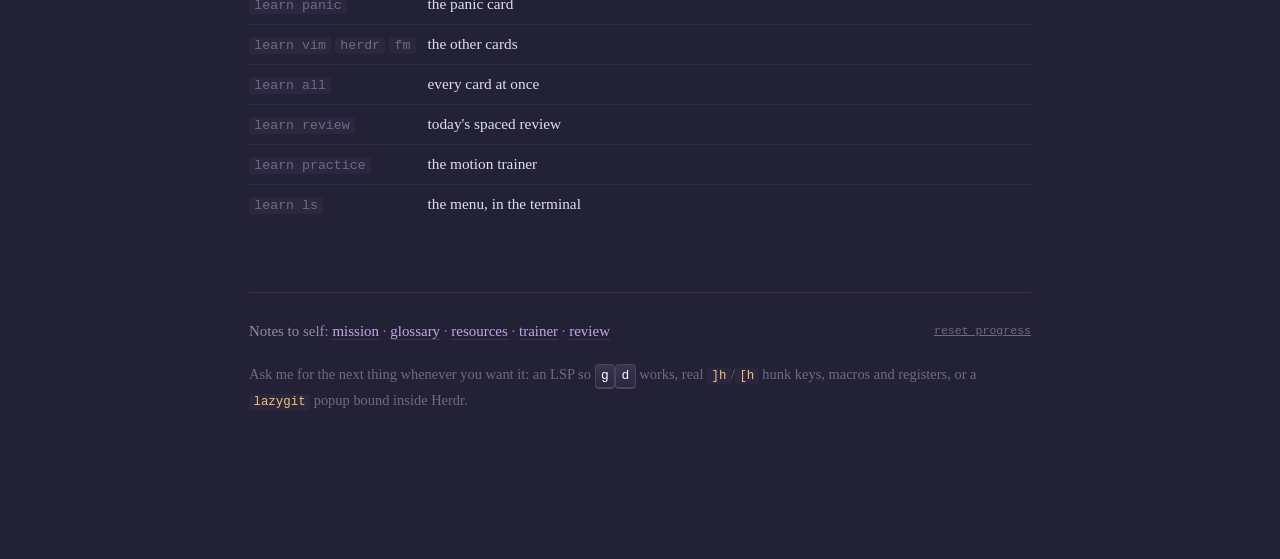
==== commit d1bf55da: "feat: expand Mac permissions and simplify Herdr prefix" ====
--- a/terminal-mastery/index.html
+++ b/terminal-mastery/index.html
@@ -172,7 +172,7 @@
   <tr><td>What does this Vim key do?</td><td><code>:help &lt;key&gt;</code>, or <kbd>Space</kbd> and wait</td></tr>
   <tr><td>Oil / diffview keys?</td><td><kbd>g</kbd><kbd>?</kbd> inside them</td></tr>
   <tr><td>Neogit / picker keys?</td><td><kbd>?</kbd> inside them</td></tr>
-  <tr><td>Herdr key?</td><td><kbd>Ctrl</kbd>+<kbd>b</kbd> <kbd>?</kbd></td></tr>
+  <tr><td>Herdr key?</td><td><kbd>Ctrl</kbd>+<kbd>Space</kbd> <kbd>?</kbd></td></tr>
   <tr><td>All Herdr options?</td><td><code>herdr --default-config</code></td></tr>
   <tr><td>Is my Herdr config valid?</td><td><code>herdr config check</code></td></tr>
   <tr><td>What is Neovim complaining about?</td><td><code>:checkhealth</code></td></tr>
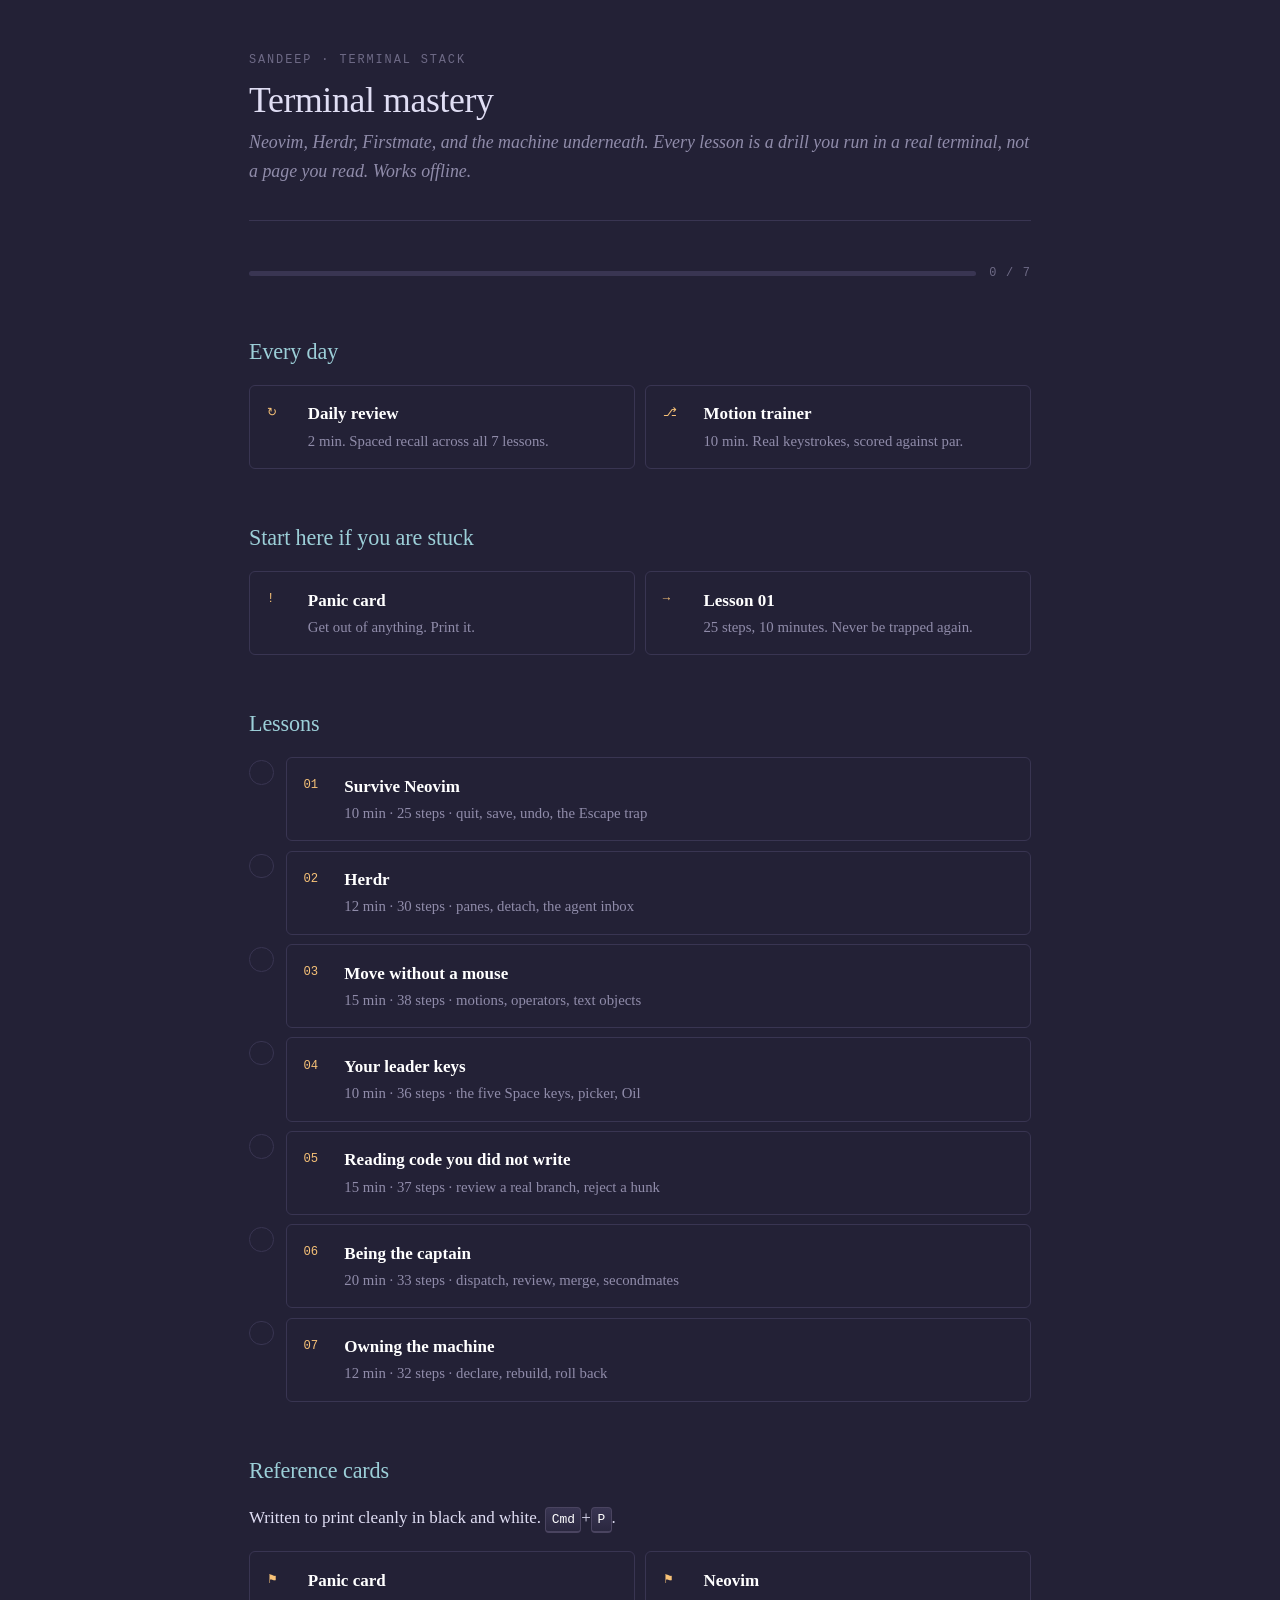
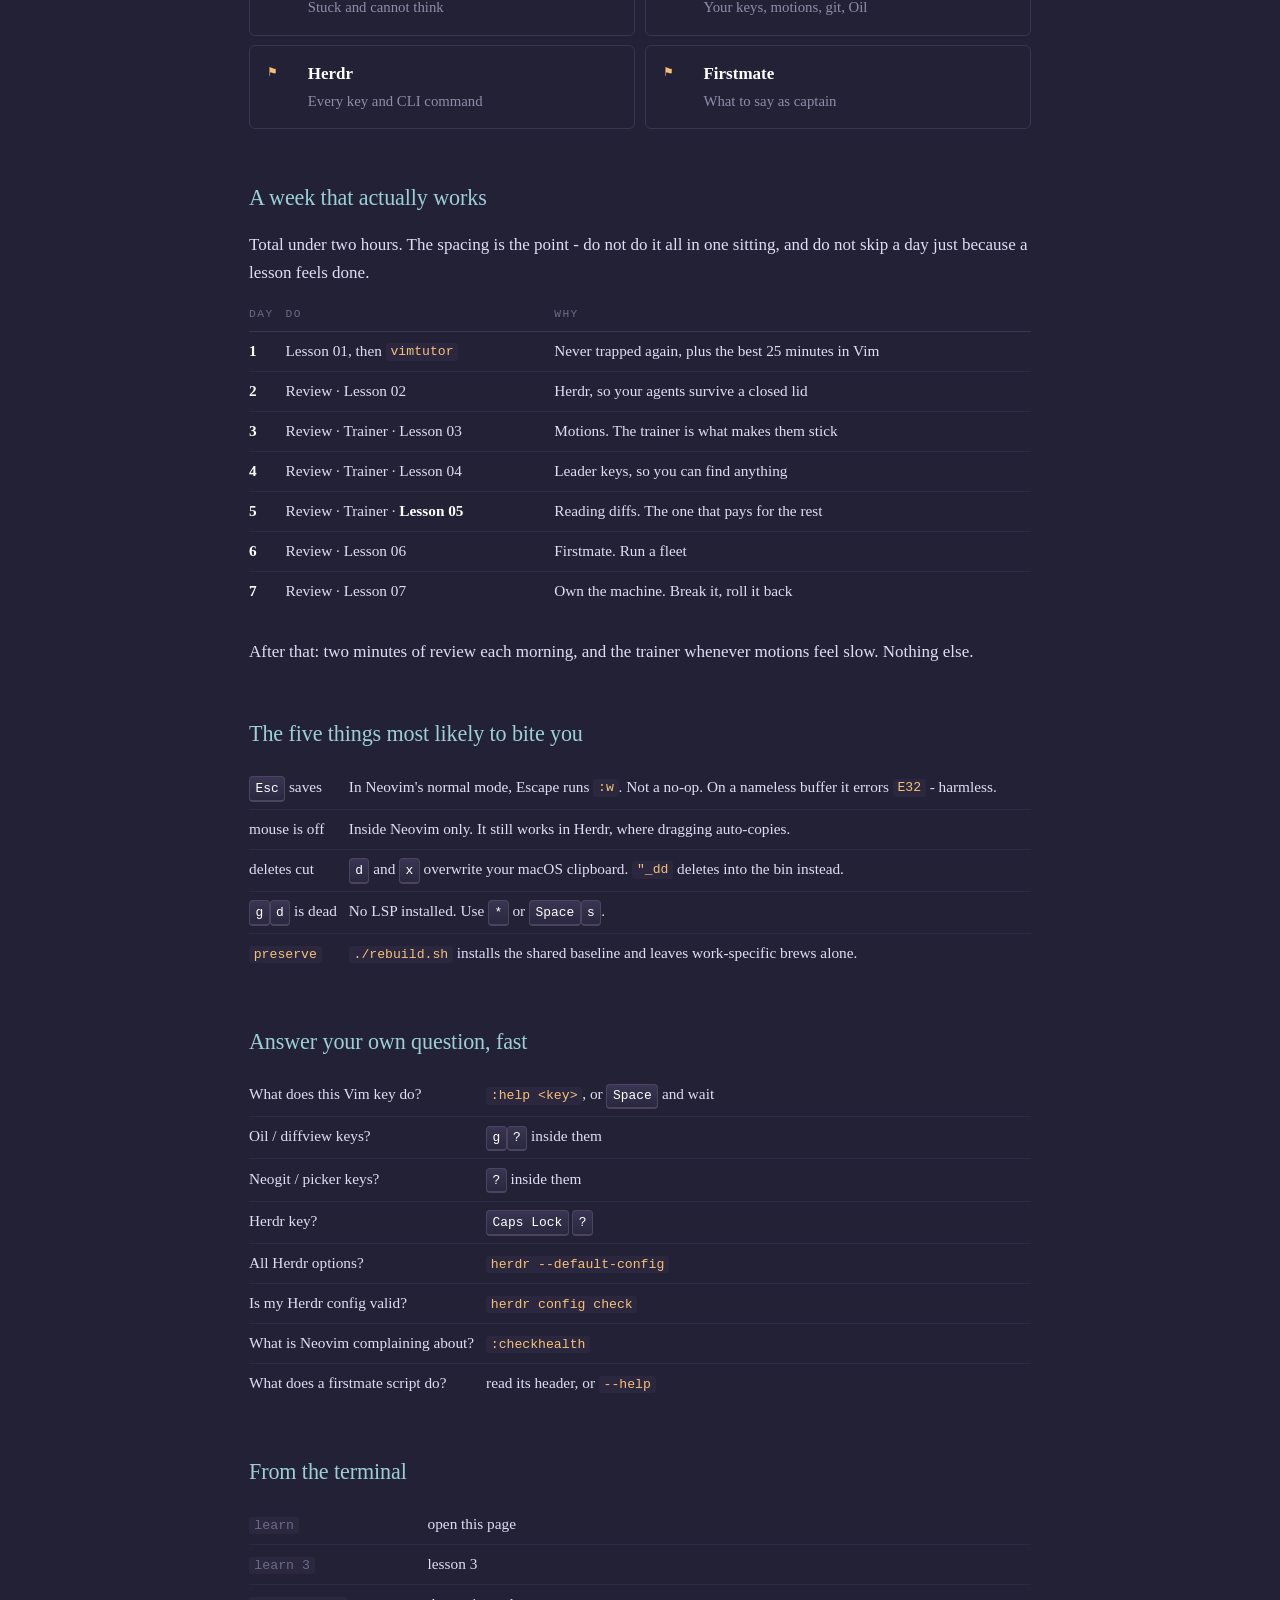
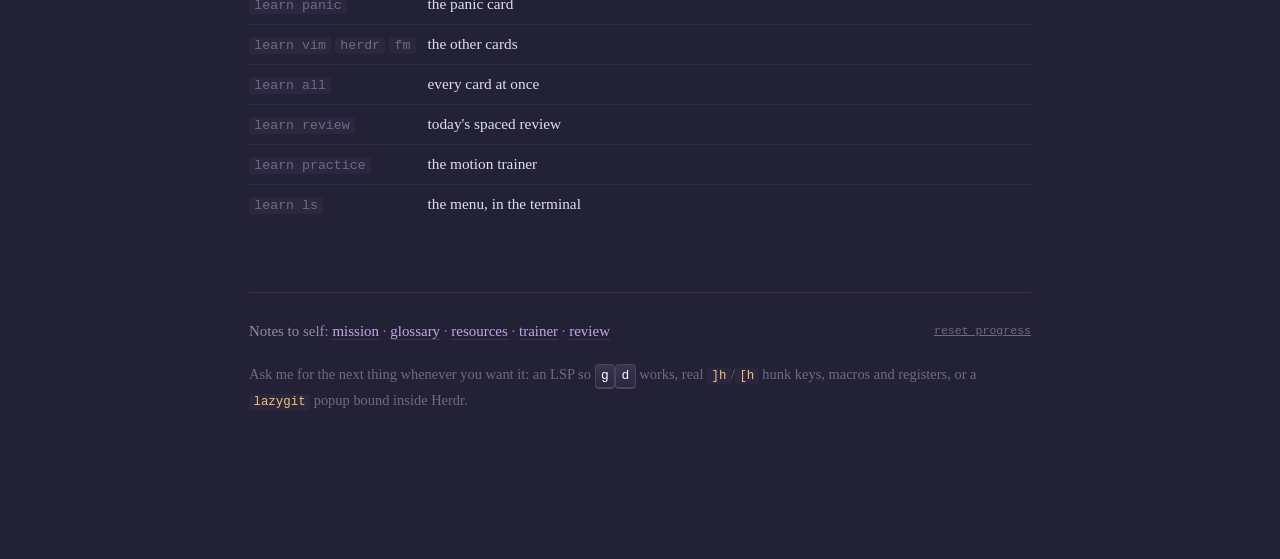
==== commit 707baa71: "feat: use Caps Lock as Herdr prefix" ====
--- a/terminal-mastery/index.html
+++ b/terminal-mastery/index.html
@@ -172,7 +172,7 @@
   <tr><td>What does this Vim key do?</td><td><code>:help &lt;key&gt;</code>, or <kbd>Space</kbd> and wait</td></tr>
   <tr><td>Oil / diffview keys?</td><td><kbd>g</kbd><kbd>?</kbd> inside them</td></tr>
   <tr><td>Neogit / picker keys?</td><td><kbd>?</kbd> inside them</td></tr>
-  <tr><td>Herdr key?</td><td><kbd>Ctrl</kbd>+<kbd>Space</kbd> <kbd>?</kbd></td></tr>
+  <tr><td>Herdr key?</td><td><kbd>Caps Lock</kbd> <kbd>?</kbd></td></tr>
   <tr><td>All Herdr options?</td><td><code>herdr --default-config</code></td></tr>
   <tr><td>Is my Herdr config valid?</td><td><code>herdr config check</code></td></tr>
   <tr><td>What is Neovim complaining about?</td><td><code>:checkhealth</code></td></tr>
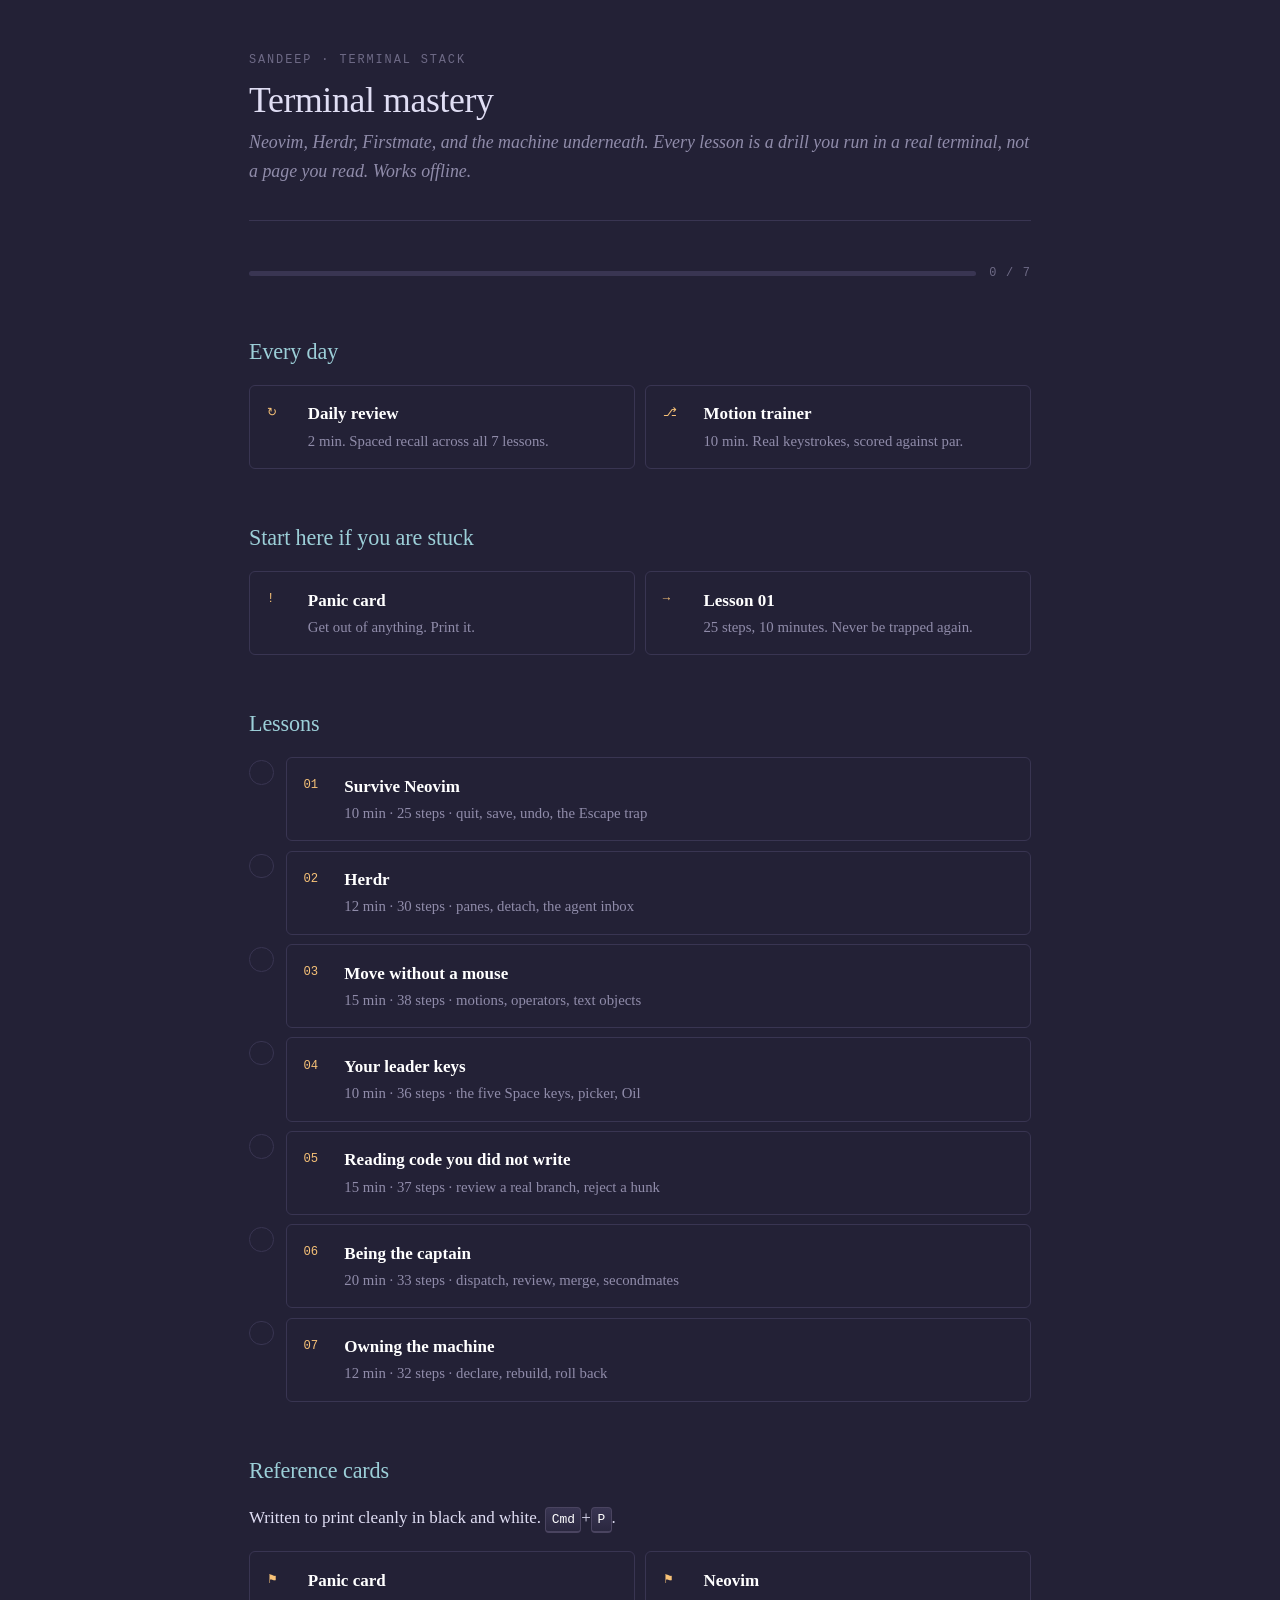
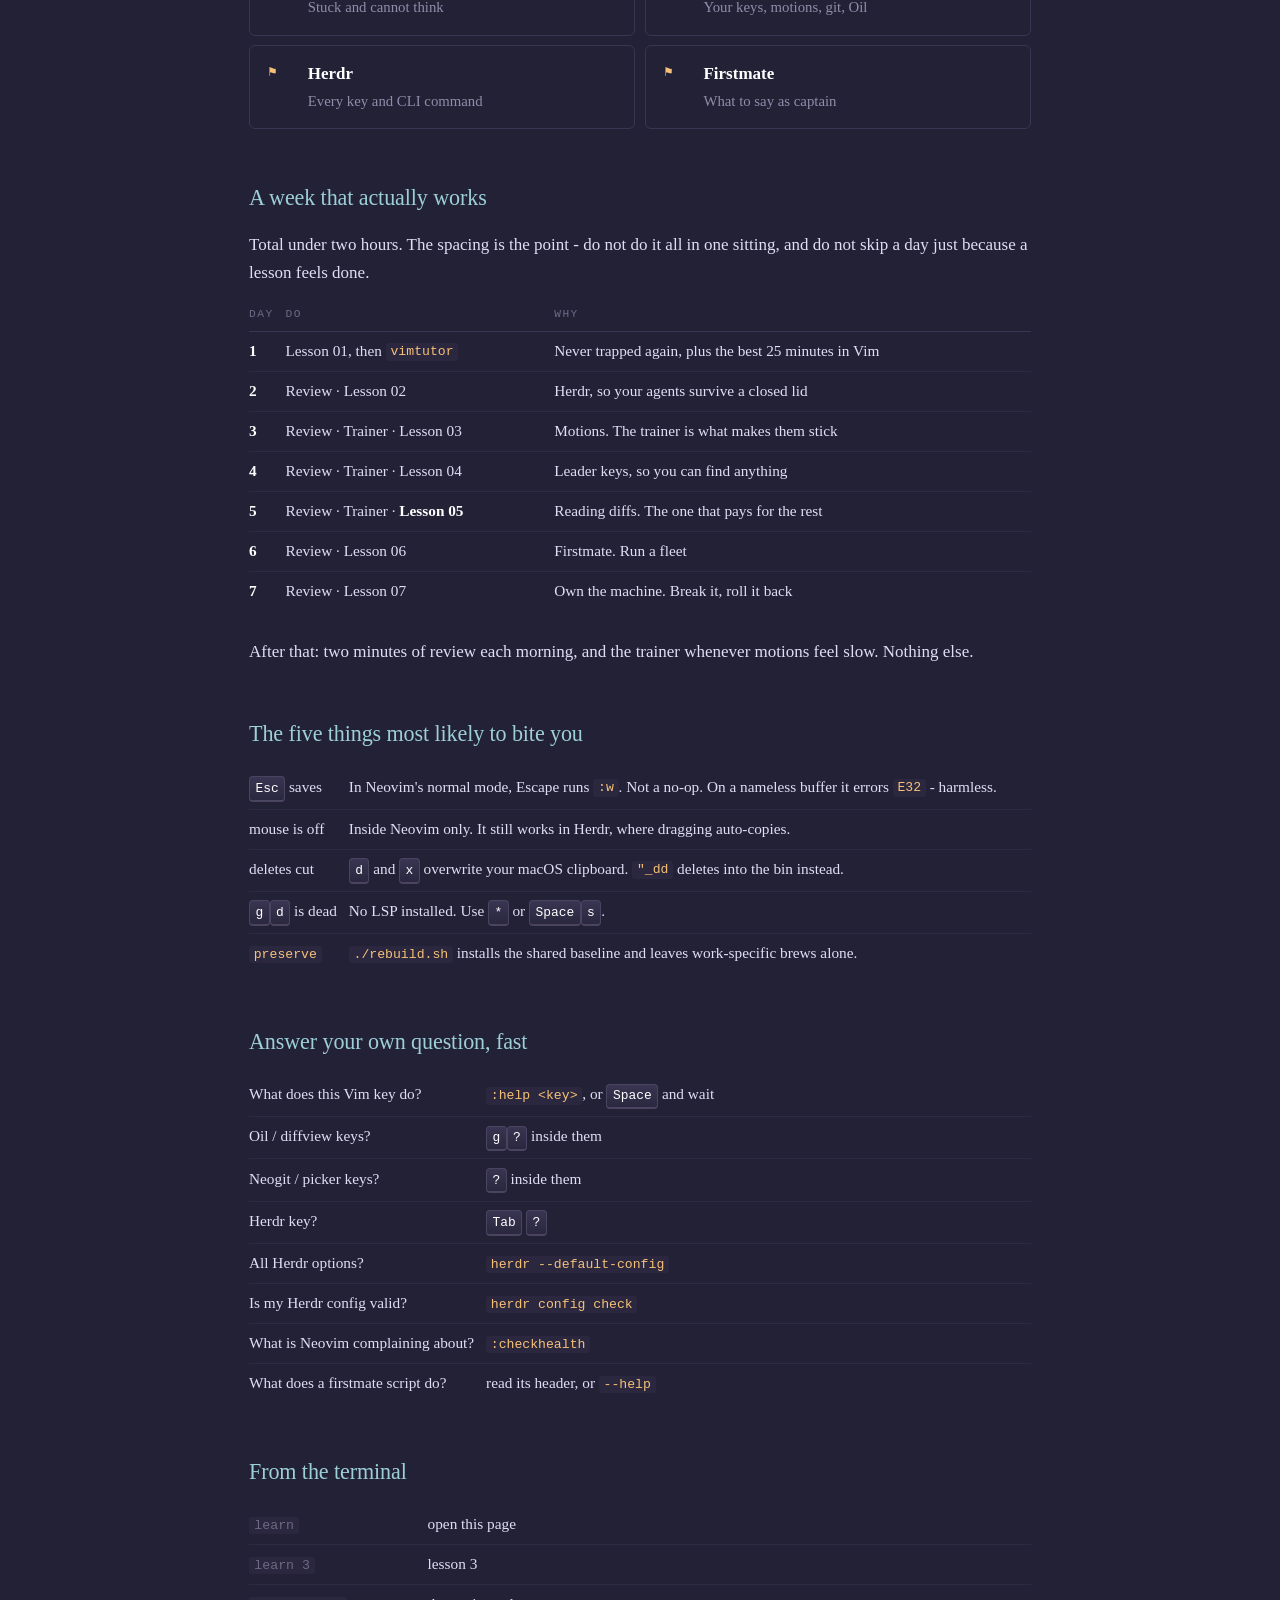
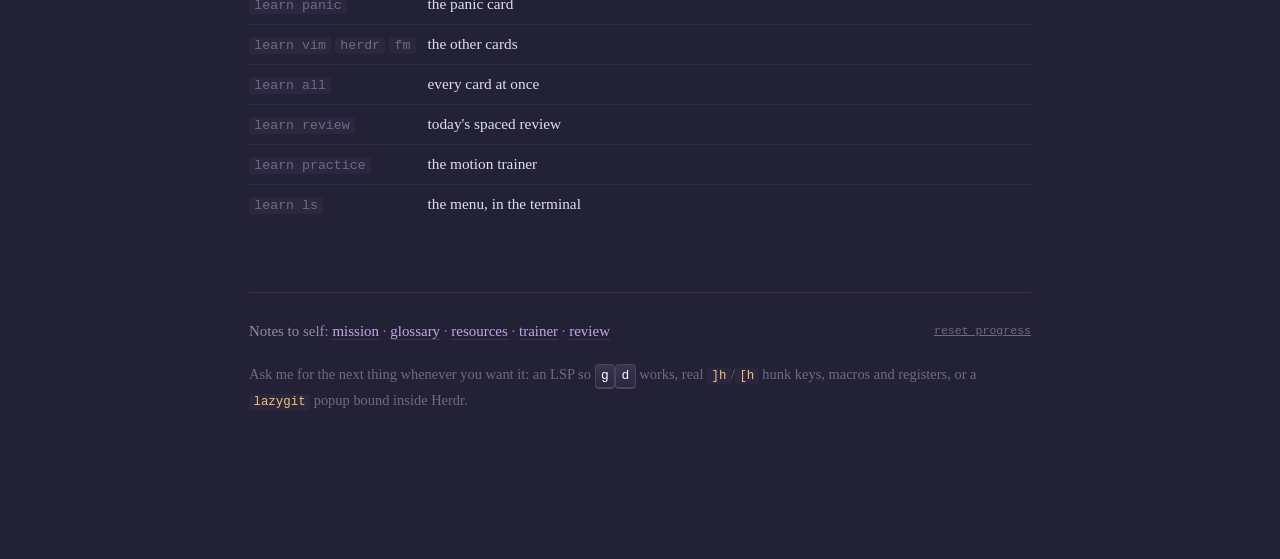
==== commit 2d1747b9: "feat: add Backpass, the CUA CLI, portable skills, and the vault link, publishably Folds the three st" ====
--- a/terminal-mastery/index.html
+++ b/terminal-mastery/index.html
@@ -172,7 +172,7 @@
   <tr><td>What does this Vim key do?</td><td><code>:help &lt;key&gt;</code>, or <kbd>Space</kbd> and wait</td></tr>
   <tr><td>Oil / diffview keys?</td><td><kbd>g</kbd><kbd>?</kbd> inside them</td></tr>
   <tr><td>Neogit / picker keys?</td><td><kbd>?</kbd> inside them</td></tr>
-  <tr><td>Herdr key?</td><td><kbd>Caps Lock</kbd> <kbd>?</kbd></td></tr>
+  <tr><td>Herdr key?</td><td><kbd>Tab</kbd> <kbd>?</kbd></td></tr>
   <tr><td>All Herdr options?</td><td><code>herdr --default-config</code></td></tr>
   <tr><td>Is my Herdr config valid?</td><td><code>herdr config check</code></td></tr>
   <tr><td>What is Neovim complaining about?</td><td><code>:checkhealth</code></td></tr>
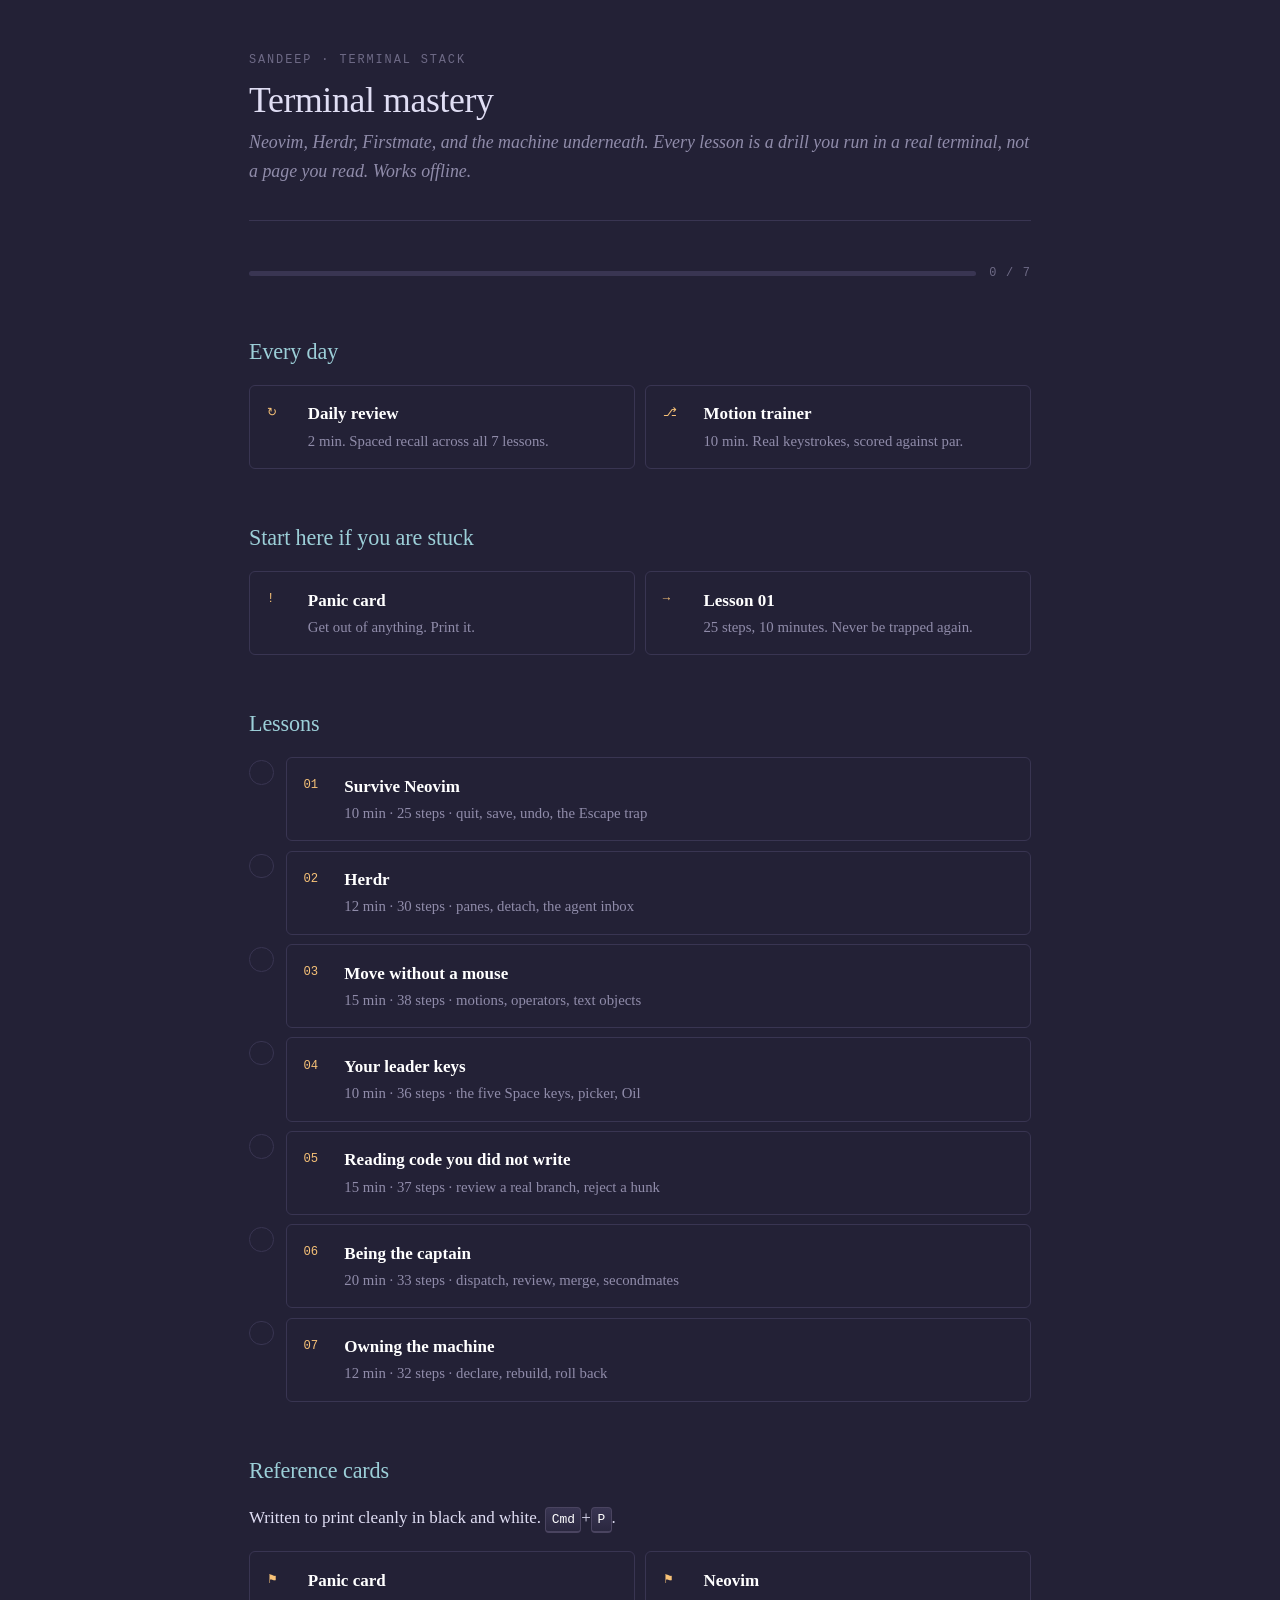
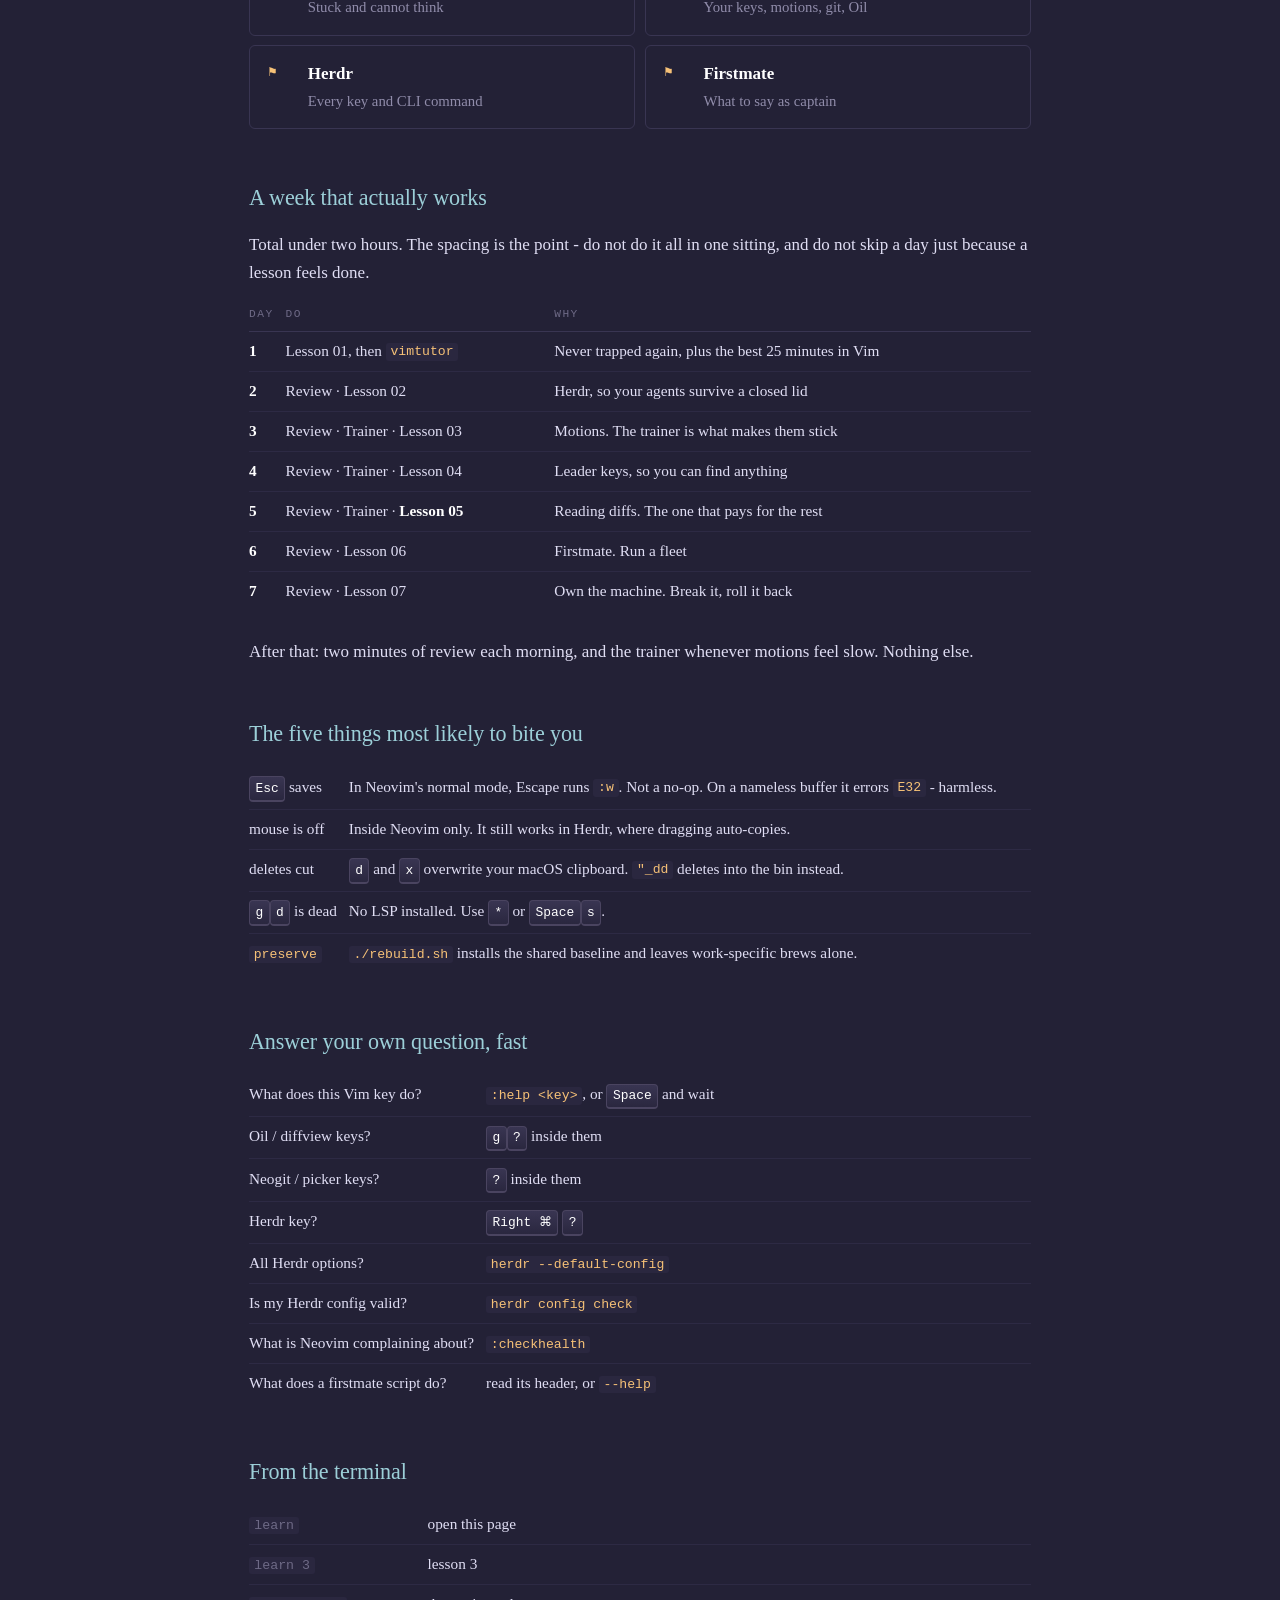
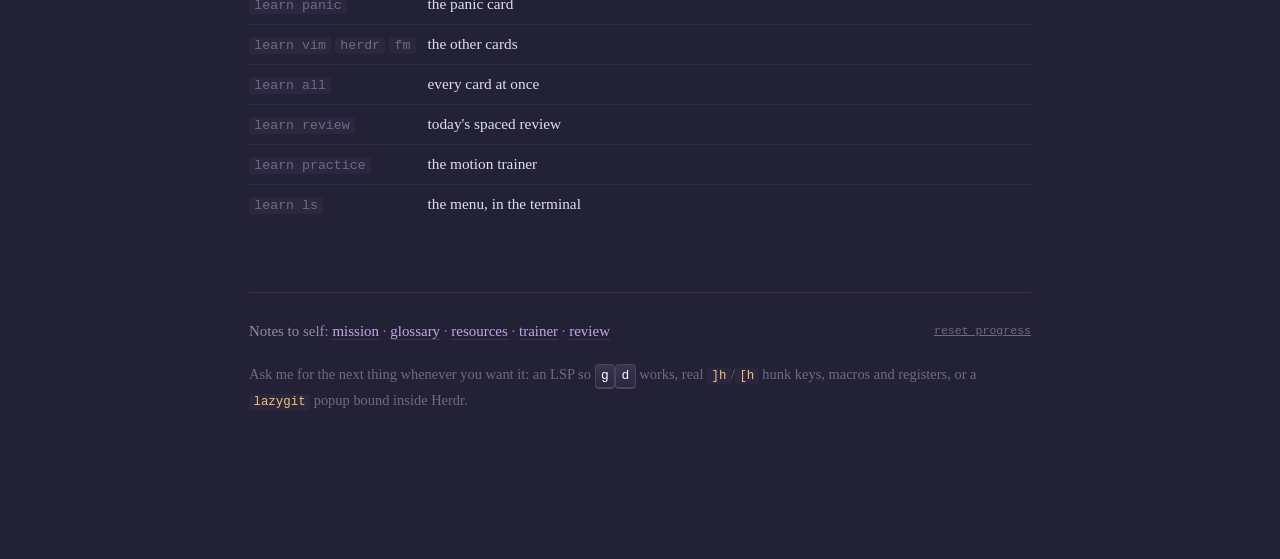
==== commit 2e5eb593: "fix(herdr): make the right Command key the prefix everywhere Tab was the prefix on the Mac and f13 o" ====
--- a/terminal-mastery/index.html
+++ b/terminal-mastery/index.html
@@ -172,7 +172,7 @@
   <tr><td>What does this Vim key do?</td><td><code>:help &lt;key&gt;</code>, or <kbd>Space</kbd> and wait</td></tr>
   <tr><td>Oil / diffview keys?</td><td><kbd>g</kbd><kbd>?</kbd> inside them</td></tr>
   <tr><td>Neogit / picker keys?</td><td><kbd>?</kbd> inside them</td></tr>
-  <tr><td>Herdr key?</td><td><kbd>Tab</kbd> <kbd>?</kbd></td></tr>
+  <tr><td>Herdr key?</td><td><kbd>Right ⌘</kbd> <kbd>?</kbd></td></tr>
   <tr><td>All Herdr options?</td><td><code>herdr --default-config</code></td></tr>
   <tr><td>Is my Herdr config valid?</td><td><code>herdr config check</code></td></tr>
   <tr><td>What is Neovim complaining about?</td><td><code>:checkhealth</code></td></tr>
